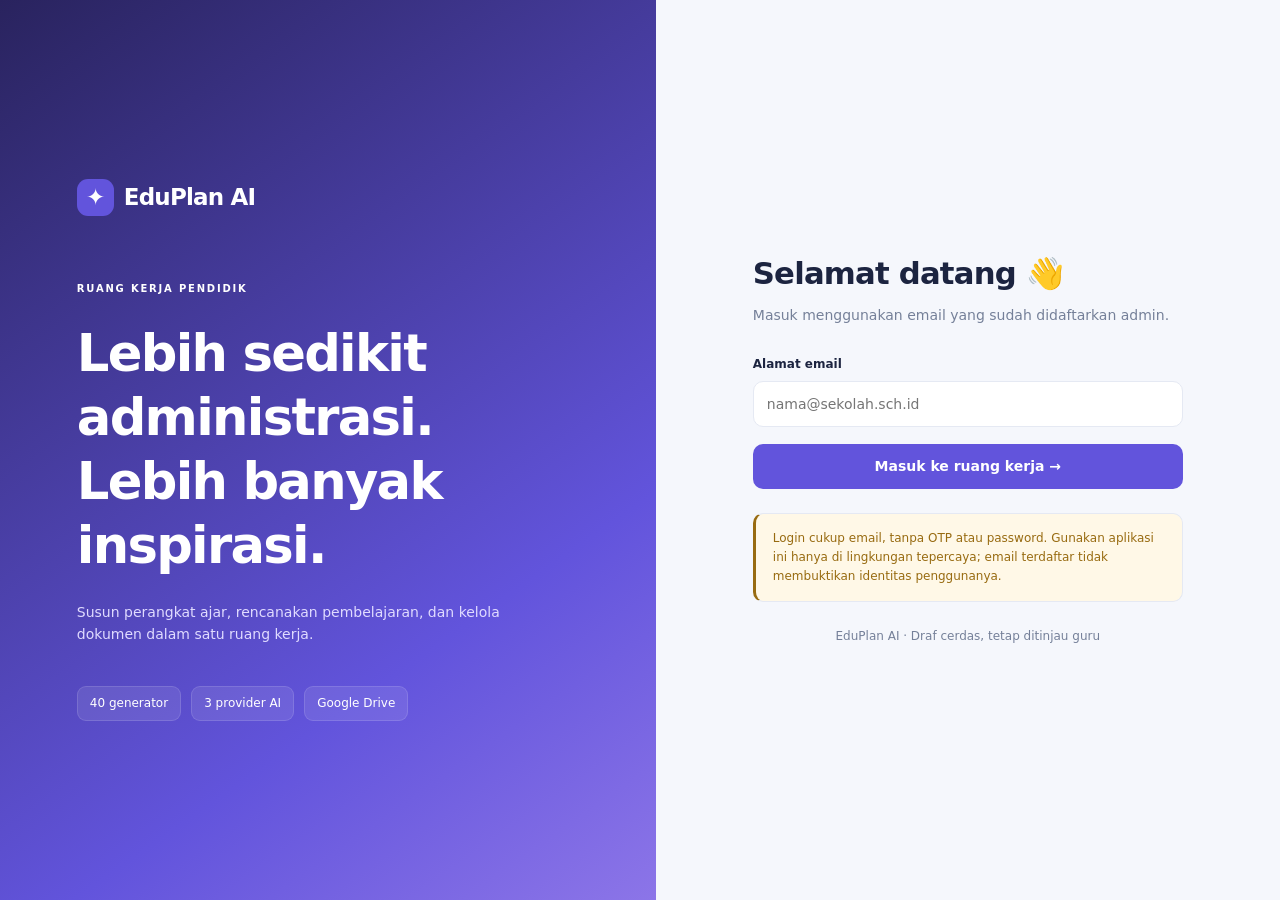
==== index.html @ 5e711595 "Add files via upload" ====
<!doctype html>
<html lang="id">
<head>
  <meta charset="utf-8">
  <meta name="viewport" content="width=device-width, initial-scale=1">
  <meta name="theme-color" content="#6254dc">
  <meta name="description" content="EduPlan AI — ruang kerja perangkat ajar guru.">
  <meta name="referrer" content="strict-origin-when-cross-origin">
  <title>EduPlan AI | Ruang Kerja Guru</title>
<link rel="stylesheet" href="./style.css">
<link rel="stylesheet" href="./notification-ui.css">
<script src="./app.js" defer></script>
<script src="./notification-ui.js" defer></script>
</head>
<body>
  <a class="skip-link" href="#content">Lewati ke konten</a>
  <div id="app"></div>

  <div id="toast" class="toast" role="status" aria-live="polite" hidden></div>

  <div id="loading" class="loading" role="status" aria-live="polite" hidden>
    <div class="loading-card">
      <div class="spinner" aria-hidden="true"></div>
      <p id="loading-message">Memproses...</p>
      <small class="muted">Mohon tunggu dan jangan mengirim ulang permintaan.</small>
    </div>
  </div>

  <noscript>
    <div class="notice">Aktifkan JavaScript untuk menggunakan EduPlan AI.</div>
  </noscript>
</body>
</html>
---- style.css ----
/* ============================================================
   EDUPLAN AI — Stylesheet
   01 Tokens   02 Base   03 Forms   04 Components   05 Layout
   06 Login    07 Content   08 Feedback   09 Responsive
   ============================================================ */

/* 01. Design tokens */
:root {
  color-scheme: light;
  --bg: #f5f7fc;
  --surface: #ffffff;
  --surface-alt: #f9faff;
  --text: #1c2440;
  --muted: #758099;
  --line: #e5e9f3;
  --primary: #6254dc;
  --primary-hover: #5144c7;
  --primary-soft: #eeebff;
  --success: #16855e;
  --success-soft: #e7f6ef;
  --danger: #c63e5c;
  --danger-soft: #ffedf1;
  --warning: #986b11;
  --warning-soft: #fff8e7;
  --radius: 18px;
  --shadow: 0 8px 30px rgba(32, 39, 81, .035);
  --sidebar: 258px;
}
[data-theme="dark"] {
  color-scheme: dark;
  --bg: #101523;
  --surface: #1a2134;
  --surface-alt: #20283c;
  --text: #edf0ff;
  --muted: #a0abc4;
  --line: #303a52;
  --primary: #a598ff;
  --primary-hover: #b9afff;
  --primary-soft: #322c53;
  --success: #6cddb0;
  --success-soft: #183b32;
  --danger: #ff9aad;
  --danger-soft: #492638;
  --warning: #f0c876;
  --warning-soft: #3c3426;
}

/* 02. Base */
* { box-sizing: border-box; }
[hidden] { display: none !important; }
body {
  margin: 0;
  background: var(--bg);
  color: var(--text);
  font: 14px/1.6 system-ui, -apple-system, BlinkMacSystemFont, "Segoe UI", sans-serif;
}
body.menu-open { overflow: hidden; }
a { color: var(--primary); }
button, input, textarea, select { font: inherit; }
button, a, input, select, textarea { -webkit-tap-highlight-color: transparent; }
button { cursor: pointer; }
button:disabled { cursor: not-allowed; opacity: .55; }
:focus-visible { outline: 3px solid var(--primary); outline-offset: 3px; }
h1, h2, h3, p { margin-top: 0; }
h1 { margin-bottom: 8px; font-size: clamp(24px, 2.4vw, 32px); line-height: 1.25; letter-spacing: -.8px; }
h2 { font-size: 18px; line-height: 1.4; }
h3 { font-size: 15px; }
p { margin-bottom: 16px; }
small { font-size: 12px; }
.muted { color: var(--muted); }
.mb-0 { margin-bottom: 0; }
.mb-20 { margin-bottom: 20px; }
.mt-20 { margin-top: 20px; }
.full { width: 100%; }
.skip-link { position: fixed; left: 12px; top: -100px; z-index: 200; padding: 12px; background: var(--surface); }
.skip-link:focus { top: 12px; }

/* 03. Forms */
.field { display: grid; gap: 7px; margin-bottom: 17px; min-width: 0; }
.field > span, .field > label { font-size: 12px; font-weight: 650; }
input, select, textarea {
  width: 100%;
  min-height: 44px;
  padding: 11px 13px;
  border: 1px solid var(--line);
  border-radius: 10px;
  color: var(--text);
  background: var(--surface);
}
input:focus, select:focus, textarea:focus { border-color: var(--primary); }
input:disabled { background: var(--surface-alt); color: var(--muted); }
textarea { min-height: 125px; resize: vertical; }
textarea.editor { min-height: 560px; line-height: 1.9; font-family: ui-monospace, monospace; }
.check { display: flex; align-items: center; gap: 9px; margin: 12px 0; font-size: 13px; }
.check input { width: 17px; min-height: 17px; height: 17px; accent-color: var(--primary); }
.form-grid { display: grid; grid-template-columns: 1fr 1fr; column-gap: 20px; }
.span-2 { grid-column: 1 / -1; }

/* 04. Components */
.btn {
  display: inline-flex;
  align-items: center;
  justify-content: center;
  gap: 8px;
  min-height: 42px;
  padding: 10px 16px;
  border: 1px solid transparent;
  border-radius: 10px;
  background: var(--primary-soft);
  color: var(--primary);
  font-weight: 600;
  text-decoration: none;
  transition: background .15s, transform .15s;
}
.btn:hover { transform: translateY(-1px); }
.btn-primary { background: var(--primary); color: #fff; }
[data-theme="dark"] .btn-primary { color: #1c183a; }
.btn-primary:hover { background: var(--primary-hover); }
.btn-outline { border-color: var(--line); background: var(--surface); color: var(--text); }
.btn-danger { background: var(--danger-soft); color: var(--danger); }
.btn-small { min-height: 34px; padding: 7px 11px; font-size: 12px; }
.btn-icon { min-width: 40px; padding: 8px; }
.card { padding: 24px; background: var(--surface); border: 1px solid var(--line); border-radius: var(--radius); box-shadow: var(--shadow); }
.stack { display: grid; gap: 20px; }
.grid { display: grid; grid-template-columns: repeat(3, minmax(0, 1fr)); gap: 18px; }
.row { display: flex; align-items: center; gap: 10px; flex-wrap: wrap; }
.between { justify-content: space-between; }
.badge { display: inline-flex; align-items: center; padding: 4px 9px; border-radius: 7px; background: var(--primary-soft); color: var(--primary); font-size: 11px; font-weight: 650; }
.badge-success { background: var(--success-soft); color: var(--success); }
.badge-danger { background: var(--danger-soft); color: var(--danger); }
.notice { padding: 15px 17px; border: 1px solid var(--line); border-left: 3px solid var(--warning); border-radius: 10px; background: var(--warning-soft); color: var(--warning); font-size: 13px; }
.empty { padding: 60px 20px; text-align: center; color: var(--muted); }
.empty-icon { font-size: 40px; margin-bottom: 12px; }
.section-title { margin-bottom: 18px; }

/* 05. App layout */
.sidebar { position: fixed; inset: 0 auto 0 0; z-index: 40; width: var(--sidebar); padding: 27px 17px 20px; overflow-y: auto; background: var(--surface); border-right: 1px solid var(--line); }
.brand { display: flex; align-items: center; gap: 10px; color: var(--text); font-size: 23px; font-weight: 800; letter-spacing: -.8px; }
.brand-mark { width: 37px; height: 37px; display: grid; place-items: center; background: var(--primary); color: white; border-radius: 11px; }
.brand-ai { color: var(--primary); }
.sidebar .brand { padding: 0 10px 24px; }
.nav-title { padding: 21px 13px 7px; font-size: 10px; letter-spacing: 1.5px; color: var(--muted); }
.nav-item { width: 100%; display: flex; align-items: center; gap: 11px; margin: 4px 0; padding: 11px 14px; border: none; border-radius: 10px; background: none; color: var(--muted); text-align: left; }
.nav-item:hover, .nav-item.active { background: var(--primary-soft); color: var(--primary); }
.nav-item.active { font-weight: 700; }
.nav-icon { width: 20px; text-align: center; font-size: 17px; }
.sidebar-footer { margin-top: 20px; padding: 13px; border: 1px solid var(--line); border-radius: 12px; font-size: 12px; color: var(--muted); }
.main { margin-left: var(--sidebar); padding: 25px 34px 50px; }
.topbar { display: flex; align-items: center; justify-content: space-between; gap: 15px; margin-bottom: 30px; }
.breadcrumb { font-size: 12px; color: var(--muted); }
.user-chip { display: flex; align-items: center; gap: 10px; }
.avatar { width: 36px; height: 36px; display: grid; place-items: center; background: var(--primary-soft); color: var(--primary); border-radius: 50%; font-weight: 700; }
.user-chip small { display: block; color: var(--muted); }
.content { max-width: 1450px; margin: 0 auto; }
.page-head { margin-bottom: 24px; }
.page-head p { color: var(--muted); margin-bottom: 0; }
.mobile-only { display: none; }
.backdrop { display: none; }

/* 06. Login */
.login { min-height: 100vh; display: grid; grid-template-columns: 1.05fr 1fr; }
.login-hero { display: flex; flex-direction: column; justify-content: center; padding: 70px clamp(30px, 6vw, 100px); background: linear-gradient(145deg, #29235e, #6254dc 70%, #8c75e8); color: white; }
.login-hero .brand { color: white; margin-bottom: 65px; }
.login-hero h1 { max-width: 600px; margin: 24px 0; font-size: clamp(32px, 4vw, 56px); letter-spacing: -1.7px; }
.login-hero p { max-width: 470px; color: #e0dbff; }
.login-points { display: flex; flex-wrap: wrap; gap: 10px; margin-top: 25px; }
.login-points span { padding: 7px 12px; background: #ffffff18; border: 1px solid #ffffff20; border-radius: 9px; font-size: 12px; }
.login-panel { display: flex; align-items: center; justify-content: center; padding: 32px; }
.login-box { width: 100%; max-width: 430px; }
.login-box h1 { margin-bottom: 12px; }
.login-box form { margin-top: 28px; }
.login-box .notice { margin-top: 24px; font-size: 12px; }
.login-footer { margin-top: 25px; color: var(--muted); text-align: center; font-size: 12px; }

/* 07. Page content */
.hero { position: relative; overflow: hidden; background: linear-gradient(110deg, #5142bc, #7f69e3); color: white; padding: 32px; border-radius: 20px; }
.hero h1 { margin-top: 12px; max-width: 750px; }
.hero p { color: #e6e0ff; max-width: 680px; }
.hero .btn { background: white; color: #5846c3; }
.eyebrow { font-size: 10px; letter-spacing: 1.8px; font-weight: 700; }
.stat-label { color: var(--muted); font-size: 12px; }
.stat-number { font-size: 32px; font-weight: 800; letter-spacing: -1px; margin-top: 10px; }
.tile { position: relative; width: 100%; color: var(--text); text-align: left; transition: transform .2s, border-color .2s; }
.tile:hover { transform: translateY(-3px); border-color: var(--primary); }
.tile-icon { display: grid; place-items: center; width: 43px; height: 43px; background: var(--primary-soft); color: var(--primary); border-radius: 13px; font-size: 23px; margin-bottom: 17px; }
.tile h2 { margin-bottom: 8px; }
.tile p { min-height: 42px; color: var(--muted); font-size: 13px; }
.tile-link { color: var(--primary); font-weight: 600; font-size: 12px; }
.toolbar { display: flex; align-items: center; gap: 12px; flex-wrap: wrap; }
.toolbar input { flex: 1; min-width: 180px; }
.toolbar select { width: auto; min-width: 160px; }
.table-wrap { overflow-x: auto; }
table { width: 100%; border-collapse: collapse; font-size: 13px; }
th, td { padding: 15px 12px; border-bottom: 1px solid var(--line); text-align: left; vertical-align: middle; }
th { font-weight: 600; color: var(--muted); background: var(--surface-alt); white-space: nowrap; font-size: 11px; }
tbody tr:last-child td { border-bottom: 0; }
.doc-title { min-width: 220px; max-width: 420px; overflow-wrap: anywhere; }
.nowrap { white-space: nowrap; }
.actions { display: flex; flex-wrap: wrap; gap: 6px; min-width: 150px; }
.pager { padding-top: 15px; }
.editor-title { font-size: 18px; font-weight: 650; }
.provider-grid { display: grid; grid-template-columns: repeat(3, minmax(0, 1fr)); gap: 18px; }
.help-list { padding-left: 22px; }
.help-list li { margin-bottom: 10px; }

/* 08. Feedback */
.toast { position: fixed; z-index: 110; bottom: 24px; right: 24px; max-width: min(540px, calc(100vw - 32px)); padding: 16px 20px; background: #202943; color: #fff; border-radius: 12px; box-shadow: 0 10px 35px #0002; white-space: pre-wrap; }
.toast.error { background: #8a2940; }
.loading { position: fixed; inset: 0; z-index: 100; display: grid; place-items: center; padding: 20px; background: #11172c70; backdrop-filter: blur(3px); }
.loading-card { max-width: 450px; background: var(--surface); border-radius: 18px; padding: 30px; text-align: center; }
.spinner { width: 34px; height: 34px; border-radius: 50%; border: 3px solid var(--line); border-top-color: var(--primary); animation: spin 1s linear infinite; margin: 0 auto 20px; }
@keyframes spin { to { transform: rotate(360deg); } }

/* 09. Responsive */
@media (min-width: 1600px) { .main { padding-left: 50px; padding-right: 50px; } }
@media (max-width: 1120px) {
  .grid, .provider-grid { grid-template-columns: repeat(2, minmax(0, 1fr)); }
  .main { padding: 24px; }
  :root { --sidebar: 235px; }
}
@media (max-width: 760px) {
  .mobile-only { display: inline-flex; }
  .sidebar { transform: translateX(-100%); transition: transform .2s; width: 258px; }
  body.menu-open .sidebar { transform: translateX(0); }
  body.menu-open .backdrop { display: block; position: fixed; inset: 0; background: #0c122566; z-index: 35; border: 0; }
  .main { margin-left: 0; padding: 18px 16px 35px; }
  .topbar { margin-bottom: 24px; }
  .user-chip .user-label { display: none; }
  .grid, .provider-grid, .form-grid { grid-template-columns: 1fr; }
  .card { padding: 19px; }
  .hero { padding: 24px; }
  .login { grid-template-columns: 1fr; }
  .login-hero { padding: 32px 26px; }
  .login-hero .brand { margin-bottom: 10px; }
  .login-hero h1 { font-size: 30px; margin: 18px 0; }
  .login-points { margin-top: 8px; }
  .login-panel { padding: 32px 23px; }
  .toolbar select { width: 100%; }
  .breadcrumb { max-width: 185px; overflow: hidden; white-space: nowrap; text-overflow: ellipsis; }
  textarea.editor { min-height: 440px; font-size: 13px; }
}
@media (prefers-reduced-motion: reduce) {
  *, *::before, *::after { transition: none !important; animation-duration: .01ms !important; }
}
---- notification-ui.css ----
/* EduPlan AI — Modern notifications. Load AFTER style.css. */
.edu-toast-stack {
  position: fixed; top: 22px; right: 22px; z-index: 1200;
  display: grid; gap: 12px; width: min(420px, calc(100vw - 32px));
  max-height: calc(100dvh - 44px); overflow-y: auto; pointer-events: none;
}
.edu-toast {
  --accent: #16855e;
  position: relative; display: grid; grid-template-columns: 38px 1fr 28px;
  gap: 12px; padding: 18px 16px 21px; overflow: hidden; pointer-events: auto;
  background: var(--surface, #fff); color: var(--text, #1c2440);
  border: 1px solid var(--line, #e5e9f3); border-left: 4px solid var(--accent);
  border-radius: 15px; box-shadow: 0 12px 40px #1724471f;
  animation: edu-toast-enter .23s ease both;
}
.edu-toast[data-type="error"] { --accent: #d34765; }
.edu-toast[data-type="info"] { --accent: #6254dc; }
.edu-toast[data-type="warning"] { --accent: #bc851d; }
.edu-toast-icon, .edu-dialog-icon {
  display: grid; place-items: center; width: 38px; height: 38px;
  border-radius: 12px; background: var(--primary-soft, #eeebff);
  color: var(--accent, #6254dc); font-size: 20px; font-weight: 700;
}
.edu-toast-title { margin: 0 0 3px; font-size: 14px; font-weight: 750; }
.edu-toast-message { margin: 0; font-size: 13px; line-height: 1.65; overflow-wrap: anywhere; white-space: pre-wrap; color: var(--muted, #758099); }
.edu-icon-button { display: grid; place-items: center; width: 28px; height: 28px; padding: 0; border: 0; border-radius: 8px; background: transparent; color: var(--muted, #758099); font: inherit; font-size: 20px; cursor: pointer; }
.edu-icon-button:hover { background: var(--primary-soft, #eeebff); }
.edu-toast-progress { position: absolute; left: 0; right: 0; bottom: 0; height: 3px; background: var(--accent); transform-origin: left; animation: edu-toast-progress var(--duration, 6000ms) linear forwards; }
.edu-toast:hover .edu-toast-progress { animation-play-state: paused; }
.edu-dialog {
  width: min(460px, calc(100vw - 32px)); max-height: calc(100dvh - 40px);
  margin: auto; padding: 0; overflow-y: auto; border: 1px solid var(--line, #e5e9f3);
  border-radius: 22px; background: var(--surface, #fff); color: var(--text, #1c2440);
  box-shadow: 0 30px 100px #10172c44;
}
.edu-dialog::backdrop { background: #0f173373; backdrop-filter: blur(5px); }
.edu-dialog[open] { animation: edu-dialog-enter .2s ease both; }
.edu-dialog-body { padding: 27px 27px 22px; }
.edu-dialog-top { display: flex; align-items: flex-start; justify-content: space-between; margin-bottom: 19px; }
.edu-dialog-icon { width: 48px; height: 48px; font-size: 24px; border-radius: 15px; }
.edu-dialog[data-danger="true"] .edu-dialog-icon { background: var(--danger-soft, #ffedf1); color: var(--danger, #c63e5c); }
.edu-dialog h2 { margin: 0 0 10px; font: 750 21px/1.35 system-ui, sans-serif; letter-spacing: -.4px; }
.edu-dialog p { margin: 0; color: var(--muted, #758099); font-size: 14px; line-height: 1.8; white-space: pre-wrap; overflow-wrap: anywhere; }
.edu-dialog-footer { display: flex; justify-content: flex-end; gap: 10px; padding: 18px 27px; background: var(--surface-alt, #f9faff); border-top: 1px solid var(--line, #e5e9f3); }
.edu-dialog-button { min-height: 43px; padding: 10px 19px; border: 1px solid var(--line, #e5e9f3); border-radius: 11px; background: var(--surface, #fff); color: var(--text, #1c2440); font: 650 13px system-ui, sans-serif; cursor: pointer; }
.edu-dialog-button-primary { border-color: transparent; background: var(--primary, #6254dc); color: #fff; }
.edu-dialog[data-danger="true"] .edu-dialog-button-primary { background: #c63e5c; color: #fff; }
[data-theme="dark"] .edu-dialog:not([data-danger="true"]) .edu-dialog-button-primary { color: #201a42; }
.edu-dialog-button:focus-visible, .edu-icon-button:focus-visible { outline: 3px solid var(--primary, #6254dc); outline-offset: 3px; }
@keyframes edu-toast-enter { from { opacity: 0; transform: translateY(-12px); } to { opacity: 1; transform: translateY(0); } }
@keyframes edu-dialog-enter { from { opacity: 0; transform: translateY(12px) scale(.98); } to { opacity: 1; transform: translateY(0) scale(1); } }
@keyframes edu-toast-progress { from { transform: scaleX(1); } to { transform: scaleX(0); } }
@media (max-width: 600px) {
  .edu-toast-stack { top: 12px; right: 12px; width: calc(100vw - 24px); }
  .edu-dialog-body { padding: 23px; }
  .edu-dialog-footer { padding: 16px 23px; }
  .edu-dialog-button { flex: 1; }
}
@media (prefers-reduced-motion: reduce) {
  .edu-toast, .edu-dialog[open] { animation: none; }
}
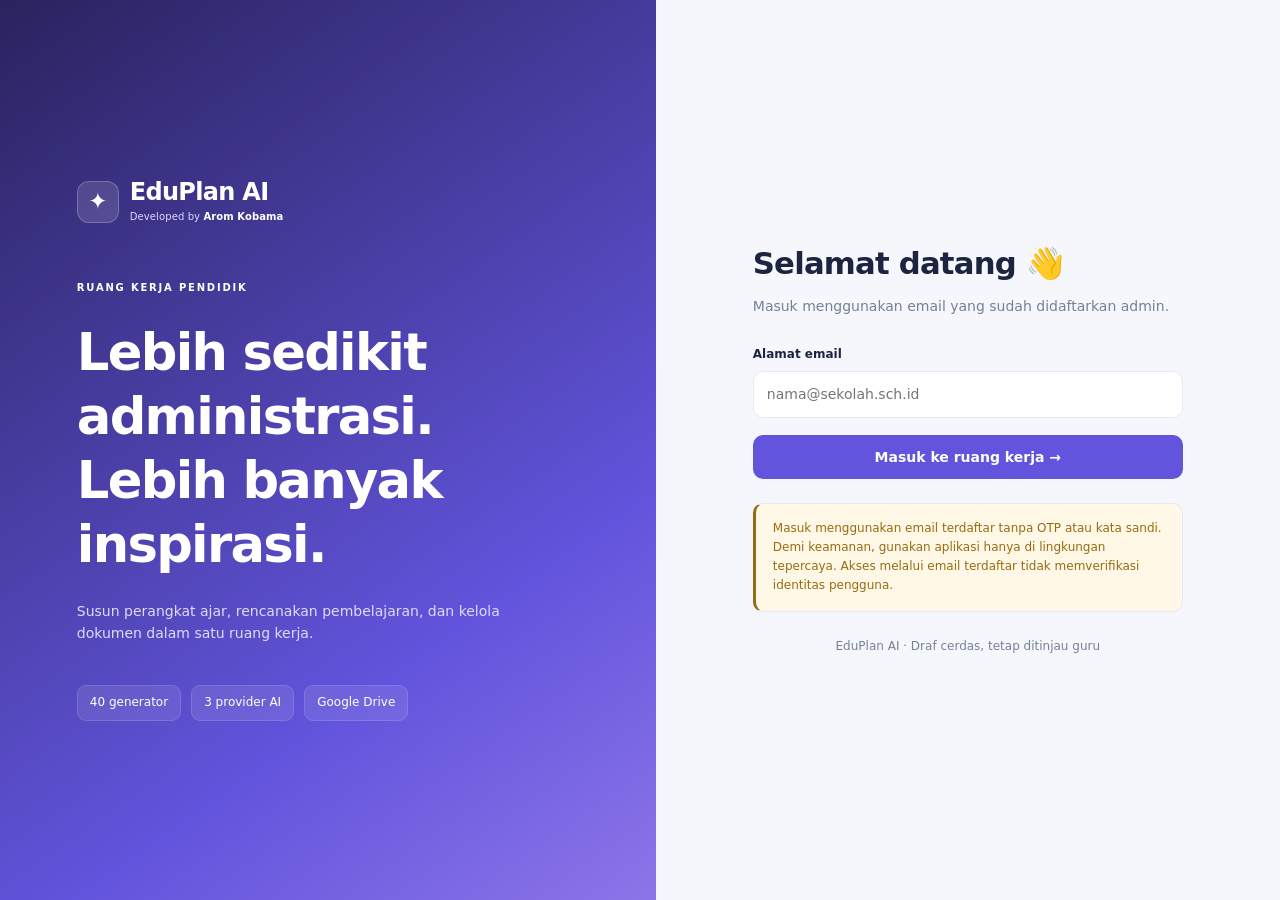
==== commit efb22020: "Add files via upload" ====
--- a/index.html
+++ b/index.html
@@ -6,18 +6,70 @@
   <meta name="theme-color" content="#6254dc">
   <meta name="description" content="EduPlan AI — ruang kerja perangkat ajar guru.">
   <meta name="referrer" content="strict-origin-when-cross-origin">
+  
+  
+ 
   <title>EduPlan AI | Ruang Kerja Guru</title>
+  
+  
+  
+<!-- =====================================================
+     PRATINJAU TAUTAN — WHATSAPP DAN MEDIA SOSIAL
+     ===================================================== -->
+
+<!-- Identitas situs -->
+<meta property="og:locale" content="id_ID">
+<meta property="og:type" content="website">
+<meta property="og:site_name" content="EduPlan AI">
+
+<!-- Judul dan deskripsi -->
+<meta property="og:title" content="EduPlan AI | Ruang Kerja Guru">
+<meta
+  property="og:description"
+  content="Lebih sedikit administrasi, lebih banyak inspirasi. Susun draf perangkat ajar, rencanakan pembelajaran, dan kelola dokumen dalam satu ruang kerja."
+>
+
+<!-- URL halaman: sesuaikan jika aplikasi berada di subfolder -->
+<meta property="og:url" content="https://moljeh.github.io/">
+
+<!-- Gambar pratinjau -->
+<meta property="og:image" content="https://moljeh.github.io/asset/logo.png">
+<meta property="og:image:type" content="image/png">
+<meta property="og:image:alt" content="Logo EduPlan AI">
+
+<!-- =====================================================
+     KARTU BERBAGI — X / TWITTER
+     ===================================================== -->
+
+<meta name="twitter:card" content="summary_large_image">
+<meta name="twitter:title" content="EduPlan AI | Ruang Kerja Guru">
+<meta
+  name="twitter:description"
+  content="Susun draf perangkat ajar, rencanakan pembelajaran, dan kelola dokumen dalam satu ruang kerja."
+>
+<meta name="twitter:image" content="https://moljeh.github.io/asset/logo.png">
+<meta name="twitter:image:alt" content="Logo EduPlan AI">
+
+<title>EduPlan AI | Ruang Kerja Guru</title>
+
+<!-- Favicon dari folder asset -->
+<link rel="icon" type="image/png" href="./asset/logo.png">
+
 <link rel="stylesheet" href="./style.css">
-<link rel="stylesheet" href="./notification-ui.css">
 <script src="./app.js" defer></script>
-<script src="./notification-ui.js" defer></script>
+
+
+  
+  
+  <!-- CSS aplikasi dan notifikasi telah digabung. -->
+  <link rel="stylesheet" href="./style.css">
+  <!-- Skrip aplikasi dan notifikasi telah digabung; tidak ada override terpisah. -->
+  <script src="./app.js" defer></script>
 </head>
 <body>
   <a class="skip-link" href="#content">Lewati ke konten</a>
   <div id="app"></div>
-
   <div id="toast" class="toast" role="status" aria-live="polite" hidden></div>
-
   <div id="loading" class="loading" role="status" aria-live="polite" hidden>
     <div class="loading-card">
       <div class="spinner" aria-hidden="true"></div>
@@ -25,7 +77,6 @@
       <small class="muted">Mohon tunggu dan jangan mengirim ulang permintaan.</small>
     </div>
   </div>
-
   <noscript>
     <div class="notice">Aktifkan JavaScript untuk menggunakan EduPlan AI.</div>
   </noscript>
--- a/style.css
+++ b/style.css
@@ -1,244 +1,1231 @@
 /* ============================================================
-   EDUPLAN AI — Stylesheet
-   01 Tokens   02 Base   03 Forms   04 Components   05 Layout
-   06 Login    07 Content   08 Feedback   09 Responsive
-   ============================================================ */
-
+EDUPLAN AI — Stylesheet asli, digabung tanpa desain ulang
+01 Tokens 02 Base 03 Forms 04 Components 05 Layout
+06 Login 07 Content 08 Feedback 09 Responsive
+10 Brand 11 Avatar 12 Login Brand 13 Reference 14 Notifications
+============================================================ */
 /* 01. Design tokens */
 :root {
-  color-scheme: light;
-  --bg: #f5f7fc;
-  --surface: #ffffff;
-  --surface-alt: #f9faff;
-  --text: #1c2440;
-  --muted: #758099;
-  --line: #e5e9f3;
-  --primary: #6254dc;
-  --primary-hover: #5144c7;
-  --primary-soft: #eeebff;
-  --success: #16855e;
-  --success-soft: #e7f6ef;
-  --danger: #c63e5c;
-  --danger-soft: #ffedf1;
-  --warning: #986b11;
-  --warning-soft: #fff8e7;
-  --radius: 18px;
-  --shadow: 0 8px 30px rgba(32, 39, 81, .035);
-  --sidebar: 258px;
+  color-scheme:light;
+  --bg:#f5f7fc;
+  --surface:#ffffff;
+  --surface-alt:#f9faff;
+  --text:#1c2440;
+  --muted:#758099;
+  --line:#e5e9f3;
+  --primary:#6254dc;
+  --primary-hover:#5144c7;
+  --primary-soft:#eeebff;
+  --success:#16855e;
+  --success-soft:#e7f6ef;
+  --danger:#c63e5c;
+  --danger-soft:#ffedf1;
+  --warning:#986b11;
+  --warning-soft:#fff8e7;
+  --radius:18px;
+  --shadow:0 8px 30px rgba(32,39,81,.035);
+  --sidebar:258px;
 }
 [data-theme="dark"] {
-  color-scheme: dark;
-  --bg: #101523;
-  --surface: #1a2134;
-  --surface-alt: #20283c;
-  --text: #edf0ff;
-  --muted: #a0abc4;
-  --line: #303a52;
-  --primary: #a598ff;
-  --primary-hover: #b9afff;
-  --primary-soft: #322c53;
-  --success: #6cddb0;
-  --success-soft: #183b32;
-  --danger: #ff9aad;
-  --danger-soft: #492638;
-  --warning: #f0c876;
-  --warning-soft: #3c3426;
-}
-
+  color-scheme:dark;
+  --bg:#101523;
+  --surface:#1a2134;
+  --surface-alt:#20283c;
+  --text:#edf0ff;
+  --muted:#a0abc4;
+  --line:#303a52;
+  --primary:#a598ff;
+  --primary-hover:#b9afff;
+  --primary-soft:#322c53;
+  --success:#6cddb0;
+  --success-soft:#183b32;
+  --danger:#ff9aad;
+  --danger-soft:#492638;
+  --warning:#f0c876;
+  --warning-soft:#3c3426;
+}
 /* 02. Base */
-* { box-sizing: border-box; }
-[hidden] { display: none !important; }
+* {
+  box-sizing:border-box;
+}
+[hidden] {
+  display:none !important;
+}
 body {
-  margin: 0;
-  background: var(--bg);
-  color: var(--text);
-  font: 14px/1.6 system-ui, -apple-system, BlinkMacSystemFont, "Segoe UI", sans-serif;
-}
-body.menu-open { overflow: hidden; }
-a { color: var(--primary); }
-button, input, textarea, select { font: inherit; }
-button, a, input, select, textarea { -webkit-tap-highlight-color: transparent; }
-button { cursor: pointer; }
-button:disabled { cursor: not-allowed; opacity: .55; }
-:focus-visible { outline: 3px solid var(--primary); outline-offset: 3px; }
-h1, h2, h3, p { margin-top: 0; }
-h1 { margin-bottom: 8px; font-size: clamp(24px, 2.4vw, 32px); line-height: 1.25; letter-spacing: -.8px; }
-h2 { font-size: 18px; line-height: 1.4; }
-h3 { font-size: 15px; }
-p { margin-bottom: 16px; }
-small { font-size: 12px; }
-.muted { color: var(--muted); }
-.mb-0 { margin-bottom: 0; }
-.mb-20 { margin-bottom: 20px; }
-.mt-20 { margin-top: 20px; }
-.full { width: 100%; }
-.skip-link { position: fixed; left: 12px; top: -100px; z-index: 200; padding: 12px; background: var(--surface); }
-.skip-link:focus { top: 12px; }
-
+  margin:0;
+  background:var(--bg);
+  color:var(--text);
+  font:14px/1.6 system-ui,-apple-system,BlinkMacSystemFont,"Segoe UI",sans-serif;
+}
+body.menu-open {
+  overflow:hidden;
+}
+a {
+  color:var(--primary);
+}
+button,input,textarea,select {
+  font:inherit;
+}
+button,a,input,select,textarea {
+  -webkit-tap-highlight-color:transparent;
+}
+button {
+  cursor:pointer;
+}
+button:disabled {
+  cursor:not-allowed;
+  opacity:.55;
+}
+:focus-visible {
+  outline:3px solid var(--primary);
+  outline-offset:3px;
+}
+h1,h2,h3,p {
+  margin-top:0;
+}
+h1 {
+  margin-bottom:8px;
+  font-size:clamp(24px,2.4vw,32px);
+  line-height:1.25;
+  letter-spacing:-.8px;
+}
+h2 {
+  font-size:18px;
+  line-height:1.4;
+}
+h3 {
+  font-size:15px;
+}
+p {
+  margin-bottom:16px;
+}
+small {
+  font-size:12px;
+}
+.muted {
+  color:var(--muted);
+}
+.mb-0 {
+  margin-bottom:0;
+}
+.mb-20 {
+  margin-bottom:20px;
+}
+.mt-20 {
+  margin-top:20px;
+}
+.full {
+  width:100%;
+}
+.skip-link {
+  position:fixed;
+  left:12px;
+  top:-100px;
+  z-index:200;
+  padding:12px;
+  background:var(--surface);
+}
+.skip-link:focus {
+  top:12px;
+}
 /* 03. Forms */
-.field { display: grid; gap: 7px; margin-bottom: 17px; min-width: 0; }
-.field > span, .field > label { font-size: 12px; font-weight: 650; }
-input, select, textarea {
-  width: 100%;
-  min-height: 44px;
-  padding: 11px 13px;
-  border: 1px solid var(--line);
-  border-radius: 10px;
-  color: var(--text);
-  background: var(--surface);
-}
-input:focus, select:focus, textarea:focus { border-color: var(--primary); }
-input:disabled { background: var(--surface-alt); color: var(--muted); }
-textarea { min-height: 125px; resize: vertical; }
-textarea.editor { min-height: 560px; line-height: 1.9; font-family: ui-monospace, monospace; }
-.check { display: flex; align-items: center; gap: 9px; margin: 12px 0; font-size: 13px; }
-.check input { width: 17px; min-height: 17px; height: 17px; accent-color: var(--primary); }
-.form-grid { display: grid; grid-template-columns: 1fr 1fr; column-gap: 20px; }
-.span-2 { grid-column: 1 / -1; }
-
+.field {
+  display:grid;
+  gap:7px;
+  margin-bottom:17px;
+  min-width:0;
+}
+.field>span,.field>label {
+  font-size:12px;
+  font-weight:650;
+}
+input,select,textarea {
+  width:100%;
+  min-height:44px;
+  padding:11px 13px;
+  border:1px solid var(--line);
+  border-radius:10px;
+  color:var(--text);
+  background:var(--surface);
+}
+input:focus,select:focus,textarea:focus {
+  border-color:var(--primary);
+}
+input:disabled {
+  background:var(--surface-alt);
+  color:var(--muted);
+}
+textarea {
+  min-height:125px;
+  resize:vertical;
+}
+textarea.editor {
+  min-height:560px;
+  line-height:1.9;
+  font-family:ui-monospace,monospace;
+}
+.check {
+  display:flex;
+  align-items:center;
+  gap:9px;
+  margin:12px 0;
+  font-size:13px;
+}
+.check input {
+  width:17px;
+  min-height:17px;
+  height:17px;
+  accent-color:var(--primary);
+}
+.form-grid {
+  display:grid;
+  grid-template-columns:1fr 1fr;
+  column-gap:20px;
+}
+.span-2 {
+  grid-column:1/-1;
+}
 /* 04. Components */
 .btn {
-  display: inline-flex;
-  align-items: center;
-  justify-content: center;
-  gap: 8px;
-  min-height: 42px;
-  padding: 10px 16px;
-  border: 1px solid transparent;
-  border-radius: 10px;
-  background: var(--primary-soft);
-  color: var(--primary);
-  font-weight: 600;
-  text-decoration: none;
-  transition: background .15s, transform .15s;
-}
-.btn:hover { transform: translateY(-1px); }
-.btn-primary { background: var(--primary); color: #fff; }
-[data-theme="dark"] .btn-primary { color: #1c183a; }
-.btn-primary:hover { background: var(--primary-hover); }
-.btn-outline { border-color: var(--line); background: var(--surface); color: var(--text); }
-.btn-danger { background: var(--danger-soft); color: var(--danger); }
-.btn-small { min-height: 34px; padding: 7px 11px; font-size: 12px; }
-.btn-icon { min-width: 40px; padding: 8px; }
-.card { padding: 24px; background: var(--surface); border: 1px solid var(--line); border-radius: var(--radius); box-shadow: var(--shadow); }
-.stack { display: grid; gap: 20px; }
-.grid { display: grid; grid-template-columns: repeat(3, minmax(0, 1fr)); gap: 18px; }
-.row { display: flex; align-items: center; gap: 10px; flex-wrap: wrap; }
-.between { justify-content: space-between; }
-.badge { display: inline-flex; align-items: center; padding: 4px 9px; border-radius: 7px; background: var(--primary-soft); color: var(--primary); font-size: 11px; font-weight: 650; }
-.badge-success { background: var(--success-soft); color: var(--success); }
-.badge-danger { background: var(--danger-soft); color: var(--danger); }
-.notice { padding: 15px 17px; border: 1px solid var(--line); border-left: 3px solid var(--warning); border-radius: 10px; background: var(--warning-soft); color: var(--warning); font-size: 13px; }
-.empty { padding: 60px 20px; text-align: center; color: var(--muted); }
-.empty-icon { font-size: 40px; margin-bottom: 12px; }
-.section-title { margin-bottom: 18px; }
-
+  display:inline-flex;
+  align-items:center;
+  justify-content:center;
+  gap:8px;
+  min-height:42px;
+  padding:10px 16px;
+  border:1px solid transparent;
+  border-radius:10px;
+  background:var(--primary-soft);
+  color:var(--primary);
+  font-weight:600;
+  text-decoration:none;
+  transition:background .15s,transform .15s;
+}
+.btn:hover {
+  transform:translateY(-1px);
+}
+.btn-primary {
+  background:var(--primary);
+  color:#fff;
+}
+[data-theme="dark"] .btn-primary {
+  color:#1c183a;
+}
+.btn-primary:hover {
+  background:var(--primary-hover);
+}
+.btn-outline {
+  border-color:var(--line);
+  background:var(--surface);
+  color:var(--text);
+}
+.btn-danger {
+  background:var(--danger-soft);
+  color:var(--danger);
+}
+.btn-small {
+  min-height:34px;
+  padding:7px 11px;
+  font-size:12px;
+}
+.btn-icon {
+  min-width:40px;
+  padding:8px;
+}
+.card {
+  padding:24px;
+  background:var(--surface);
+  border:1px solid var(--line);
+  border-radius:var(--radius);
+  box-shadow:var(--shadow);
+}
+.stack {
+  display:grid;
+  gap:20px;
+}
+.grid {
+  display:grid;
+  grid-template-columns:repeat(3,minmax(0,1fr));
+  gap:18px;
+}
+.row {
+  display:flex;
+  align-items:center;
+  gap:10px;
+  flex-wrap:wrap;
+}
+.between {
+  justify-content:space-between;
+}
+.badge {
+  display:inline-flex;
+  align-items:center;
+  padding:4px 9px;
+  border-radius:7px;
+  background:var(--primary-soft);
+  color:var(--primary);
+  font-size:11px;
+  font-weight:650;
+}
+.badge-success {
+  background:var(--success-soft);
+  color:var(--success);
+}
+.badge-danger {
+  background:var(--danger-soft);
+  color:var(--danger);
+}
+.notice {
+  padding:15px 17px;
+  border:1px solid var(--line);
+  border-left:3px solid var(--warning);
+  border-radius:10px;
+  background:var(--warning-soft);
+  color:var(--warning);
+  font-size:13px;
+}
+.empty {
+  padding:60px 20px;
+  text-align:center;
+  color:var(--muted);
+}
+.empty-icon {
+  font-size:40px;
+  margin-bottom:12px;
+}
+.section-title {
+  margin-bottom:18px;
+}
 /* 05. App layout */
-.sidebar { position: fixed; inset: 0 auto 0 0; z-index: 40; width: var(--sidebar); padding: 27px 17px 20px; overflow-y: auto; background: var(--surface); border-right: 1px solid var(--line); }
-.brand { display: flex; align-items: center; gap: 10px; color: var(--text); font-size: 23px; font-weight: 800; letter-spacing: -.8px; }
-.brand-mark { width: 37px; height: 37px; display: grid; place-items: center; background: var(--primary); color: white; border-radius: 11px; }
-.brand-ai { color: var(--primary); }
-.sidebar .brand { padding: 0 10px 24px; }
-.nav-title { padding: 21px 13px 7px; font-size: 10px; letter-spacing: 1.5px; color: var(--muted); }
-.nav-item { width: 100%; display: flex; align-items: center; gap: 11px; margin: 4px 0; padding: 11px 14px; border: none; border-radius: 10px; background: none; color: var(--muted); text-align: left; }
-.nav-item:hover, .nav-item.active { background: var(--primary-soft); color: var(--primary); }
-.nav-item.active { font-weight: 700; }
-.nav-icon { width: 20px; text-align: center; font-size: 17px; }
-.sidebar-footer { margin-top: 20px; padding: 13px; border: 1px solid var(--line); border-radius: 12px; font-size: 12px; color: var(--muted); }
-.main { margin-left: var(--sidebar); padding: 25px 34px 50px; }
-.topbar { display: flex; align-items: center; justify-content: space-between; gap: 15px; margin-bottom: 30px; }
-.breadcrumb { font-size: 12px; color: var(--muted); }
-.user-chip { display: flex; align-items: center; gap: 10px; }
-.avatar { width: 36px; height: 36px; display: grid; place-items: center; background: var(--primary-soft); color: var(--primary); border-radius: 50%; font-weight: 700; }
-.user-chip small { display: block; color: var(--muted); }
-.content { max-width: 1450px; margin: 0 auto; }
-.page-head { margin-bottom: 24px; }
-.page-head p { color: var(--muted); margin-bottom: 0; }
-.mobile-only { display: none; }
-.backdrop { display: none; }
-
+.sidebar {
+  position:fixed;
+  inset:0 auto 0 0;
+  z-index:40;
+  width:var(--sidebar);
+  padding:27px 17px 20px;
+  overflow-y:auto;
+  background:var(--surface);
+  border-right:1px solid var(--line);
+}
+.brand {
+  display:flex;
+  align-items:center;
+  gap:10px;
+  color:var(--text);
+  font-size:23px;
+  font-weight:800;
+  letter-spacing:-.8px;
+}
+.brand-mark {
+  width:37px;
+  height:37px;
+  display:grid;
+  place-items:center;
+  background:var(--primary);
+  color:white;
+  border-radius:11px;
+}
+.brand-ai {
+  color:var(--primary);
+}
+.sidebar .brand {
+  padding:0 10px 24px;
+}
+.nav-title {
+  padding:21px 13px 7px;
+  font-size:10px;
+  letter-spacing:1.5px;
+  color:var(--muted);
+}
+.nav-item {
+  width:100%;
+  display:flex;
+  align-items:center;
+  gap:11px;
+  margin:4px 0;
+  padding:11px 14px;
+  border:none;
+  border-radius:10px;
+  background:none;
+  color:var(--muted);
+  text-align:left;
+}
+.nav-item:hover,.nav-item.active {
+  background:var(--primary-soft);
+  color:var(--primary);
+}
+.nav-item.active {
+  font-weight:700;
+}
+.nav-icon {
+  width:20px;
+  text-align:center;
+  font-size:17px;
+}
+.sidebar-footer {
+  margin-top:20px;
+  padding:13px;
+  border:1px solid var(--line);
+  border-radius:12px;
+  font-size:12px;
+  color:var(--muted);
+}
+.main {
+  margin-left:var(--sidebar);
+  padding:25px 34px 50px;
+}
+.topbar {
+  display:flex;
+  align-items:center;
+  justify-content:space-between;
+  gap:15px;
+  margin-bottom:30px;
+}
+.breadcrumb {
+  font-size:12px;
+  color:var(--muted);
+}
+.user-chip {
+  display:flex;
+  align-items:center;
+  gap:10px;
+}
+.avatar {
+  width:36px;
+  height:36px;
+  display:grid;
+  place-items:center;
+  background:var(--primary-soft);
+  color:var(--primary);
+  border-radius:50%;
+  font-weight:700;
+}
+.user-chip small {
+  display:block;
+  color:var(--muted);
+}
+.content {
+  max-width:1450px;
+  margin:0 auto;
+}
+.page-head {
+  margin-bottom:24px;
+}
+.page-head p {
+  color:var(--muted);
+  margin-bottom:0;
+}
+.mobile-only {
+  display:none;
+}
+.backdrop {
+  display:none;
+}
 /* 06. Login */
-.login { min-height: 100vh; display: grid; grid-template-columns: 1.05fr 1fr; }
-.login-hero { display: flex; flex-direction: column; justify-content: center; padding: 70px clamp(30px, 6vw, 100px); background: linear-gradient(145deg, #29235e, #6254dc 70%, #8c75e8); color: white; }
-.login-hero .brand { color: white; margin-bottom: 65px; }
-.login-hero h1 { max-width: 600px; margin: 24px 0; font-size: clamp(32px, 4vw, 56px); letter-spacing: -1.7px; }
-.login-hero p { max-width: 470px; color: #e0dbff; }
-.login-points { display: flex; flex-wrap: wrap; gap: 10px; margin-top: 25px; }
-.login-points span { padding: 7px 12px; background: #ffffff18; border: 1px solid #ffffff20; border-radius: 9px; font-size: 12px; }
-.login-panel { display: flex; align-items: center; justify-content: center; padding: 32px; }
-.login-box { width: 100%; max-width: 430px; }
-.login-box h1 { margin-bottom: 12px; }
-.login-box form { margin-top: 28px; }
-.login-box .notice { margin-top: 24px; font-size: 12px; }
-.login-footer { margin-top: 25px; color: var(--muted); text-align: center; font-size: 12px; }
-
+.login {
+  min-height:100vh;
+  display:grid;
+  grid-template-columns:1.05fr 1fr;
+}
+.login-hero {
+  display:flex;
+  flex-direction:column;
+  justify-content:center;
+  padding:70px clamp(30px,6vw,100px);
+  background:linear-gradient(145deg,#29235e,#6254dc 70%,#8c75e8);
+  color:white;
+}
+.login-hero .brand {
+  color:white;
+  margin-bottom:65px;
+}
+.login-hero h1 {
+  max-width:600px;
+  margin:24px 0;
+  font-size:clamp(32px,4vw,56px);
+  letter-spacing:-1.7px;
+}
+.login-hero p {
+  max-width:470px;
+  color:#e0dbff;
+}
+.login-points {
+  display:flex;
+  flex-wrap:wrap;
+  gap:10px;
+  margin-top:25px;
+}
+.login-points span {
+  padding:7px 12px;
+  background:#ffffff18;
+  border:1px solid #ffffff20;
+  border-radius:9px;
+  font-size:12px;
+}
+.login-panel {
+  display:flex;
+  align-items:center;
+  justify-content:center;
+  padding:32px;
+}
+.login-box {
+  width:100%;
+  max-width:430px;
+}
+.login-box h1 {
+  margin-bottom:12px;
+}
+.login-box form {
+  margin-top:28px;
+}
+.login-box .notice {
+  margin-top:24px;
+  font-size:12px;
+}
+.login-footer {
+  margin-top:25px;
+  color:var(--muted);
+  text-align:center;
+  font-size:12px;
+}
 /* 07. Page content */
-.hero { position: relative; overflow: hidden; background: linear-gradient(110deg, #5142bc, #7f69e3); color: white; padding: 32px; border-radius: 20px; }
-.hero h1 { margin-top: 12px; max-width: 750px; }
-.hero p { color: #e6e0ff; max-width: 680px; }
-.hero .btn { background: white; color: #5846c3; }
-.eyebrow { font-size: 10px; letter-spacing: 1.8px; font-weight: 700; }
-.stat-label { color: var(--muted); font-size: 12px; }
-.stat-number { font-size: 32px; font-weight: 800; letter-spacing: -1px; margin-top: 10px; }
-.tile { position: relative; width: 100%; color: var(--text); text-align: left; transition: transform .2s, border-color .2s; }
-.tile:hover { transform: translateY(-3px); border-color: var(--primary); }
-.tile-icon { display: grid; place-items: center; width: 43px; height: 43px; background: var(--primary-soft); color: var(--primary); border-radius: 13px; font-size: 23px; margin-bottom: 17px; }
-.tile h2 { margin-bottom: 8px; }
-.tile p { min-height: 42px; color: var(--muted); font-size: 13px; }
-.tile-link { color: var(--primary); font-weight: 600; font-size: 12px; }
-.toolbar { display: flex; align-items: center; gap: 12px; flex-wrap: wrap; }
-.toolbar input { flex: 1; min-width: 180px; }
-.toolbar select { width: auto; min-width: 160px; }
-.table-wrap { overflow-x: auto; }
-table { width: 100%; border-collapse: collapse; font-size: 13px; }
-th, td { padding: 15px 12px; border-bottom: 1px solid var(--line); text-align: left; vertical-align: middle; }
-th { font-weight: 600; color: var(--muted); background: var(--surface-alt); white-space: nowrap; font-size: 11px; }
-tbody tr:last-child td { border-bottom: 0; }
-.doc-title { min-width: 220px; max-width: 420px; overflow-wrap: anywhere; }
-.nowrap { white-space: nowrap; }
-.actions { display: flex; flex-wrap: wrap; gap: 6px; min-width: 150px; }
-.pager { padding-top: 15px; }
-.editor-title { font-size: 18px; font-weight: 650; }
-.provider-grid { display: grid; grid-template-columns: repeat(3, minmax(0, 1fr)); gap: 18px; }
-.help-list { padding-left: 22px; }
-.help-list li { margin-bottom: 10px; }
-
+.hero {
+  position:relative;
+  overflow:hidden;
+  background:linear-gradient(110deg,#5142bc,#7f69e3);
+  color:white;
+  padding:32px;
+  border-radius:20px;
+}
+.hero h1 {
+  margin-top:12px;
+  max-width:750px;
+}
+.hero p {
+  color:#e6e0ff;
+  max-width:680px;
+}
+.hero .btn {
+  background:white;
+  color:#5846c3;
+}
+.eyebrow {
+  font-size:10px;
+  letter-spacing:1.8px;
+  font-weight:700;
+}
+.stat-label {
+  color:var(--muted);
+  font-size:12px;
+}
+.stat-number {
+  font-size:32px;
+  font-weight:800;
+  letter-spacing:-1px;
+  margin-top:10px;
+}
+.tile {
+  position:relative;
+  width:100%;
+  color:var(--text);
+  text-align:left;
+  transition:transform .2s,border-color .2s;
+}
+.tile:hover {
+  transform:translateY(-3px);
+  border-color:var(--primary);
+}
+.tile-icon {
+  display:grid;
+  place-items:center;
+  width:43px;
+  height:43px;
+  background:var(--primary-soft);
+  color:var(--primary);
+  border-radius:13px;
+  font-size:23px;
+  margin-bottom:17px;
+}
+.tile h2 {
+  margin-bottom:8px;
+}
+.tile p {
+  min-height:42px;
+  color:var(--muted);
+  font-size:13px;
+}
+.tile-link {
+  color:var(--primary);
+  font-weight:600;
+  font-size:12px;
+}
+.toolbar {
+  display:flex;
+  align-items:center;
+  gap:12px;
+  flex-wrap:wrap;
+}
+.toolbar input {
+  flex:1;
+  min-width:180px;
+}
+.toolbar select {
+  width:auto;
+  min-width:160px;
+}
+.table-wrap {
+  overflow-x:auto;
+}
+table {
+  width:100%;
+  border-collapse:collapse;
+  font-size:13px;
+}
+th,td {
+  padding:15px 12px;
+  border-bottom:1px solid var(--line);
+  text-align:left;
+  vertical-align:middle;
+}
+th {
+  font-weight:600;
+  color:var(--muted);
+  background:var(--surface-alt);
+  white-space:nowrap;
+  font-size:11px;
+}
+tbody tr:last-child td {
+  border-bottom:0;
+}
+.doc-title {
+  min-width:220px;
+  max-width:420px;
+  overflow-wrap:anywhere;
+}
+.nowrap {
+  white-space:nowrap;
+}
+.actions {
+  display:flex;
+  flex-wrap:wrap;
+  gap:6px;
+  min-width:150px;
+}
+.pager {
+  padding-top:15px;
+}
+.editor-title {
+  font-size:18px;
+  font-weight:650;
+}
+.provider-grid {
+  display:grid;
+  grid-template-columns:repeat(3,minmax(0,1fr));
+  gap:18px;
+}
+.help-list {
+  padding-left:22px;
+}
+.help-list li {
+  margin-bottom:10px;
+}
 /* 08. Feedback */
-.toast { position: fixed; z-index: 110; bottom: 24px; right: 24px; max-width: min(540px, calc(100vw - 32px)); padding: 16px 20px; background: #202943; color: #fff; border-radius: 12px; box-shadow: 0 10px 35px #0002; white-space: pre-wrap; }
-.toast.error { background: #8a2940; }
-.loading { position: fixed; inset: 0; z-index: 100; display: grid; place-items: center; padding: 20px; background: #11172c70; backdrop-filter: blur(3px); }
-.loading-card { max-width: 450px; background: var(--surface); border-radius: 18px; padding: 30px; text-align: center; }
-.spinner { width: 34px; height: 34px; border-radius: 50%; border: 3px solid var(--line); border-top-color: var(--primary); animation: spin 1s linear infinite; margin: 0 auto 20px; }
-@keyframes spin { to { transform: rotate(360deg); } }
-
+.toast {
+  position:fixed;
+  z-index:110;
+  bottom:24px;
+  right:24px;
+  max-width:min(540px,calc(100vw - 32px));
+  padding:16px 20px;
+  background:#202943;
+  color:#fff;
+  border-radius:12px;
+  box-shadow:0 10px 35px #0002;
+  white-space:pre-wrap;
+}
+.toast.error {
+  background:#8a2940;
+}
+.loading {
+  position:fixed;
+  inset:0;
+  z-index:100;
+  display:grid;
+  place-items:center;
+  padding:20px;
+  background:#11172c70;
+  backdrop-filter:blur(3px);
+}
+.loading-card {
+  max-width:450px;
+  background:var(--surface);
+  border-radius:18px;
+  padding:30px;
+  text-align:center;
+}
+.spinner {
+  width:34px;
+  height:34px;
+  border-radius:50%;
+  border:3px solid var(--line);
+  border-top-color:var(--primary);
+  animation:spin 1s linear infinite;
+  margin:0 auto 20px;
+}
+@keyframes spin {
+  to {
+    transform:rotate(360deg);
+  }
+}
 /* 09. Responsive */
-@media (min-width: 1600px) { .main { padding-left: 50px; padding-right: 50px; } }
-@media (max-width: 1120px) {
-  .grid, .provider-grid { grid-template-columns: repeat(2, minmax(0, 1fr)); }
-  .main { padding: 24px; }
-  :root { --sidebar: 235px; }
-}
-@media (max-width: 760px) {
-  .mobile-only { display: inline-flex; }
-  .sidebar { transform: translateX(-100%); transition: transform .2s; width: 258px; }
-  body.menu-open .sidebar { transform: translateX(0); }
-  body.menu-open .backdrop { display: block; position: fixed; inset: 0; background: #0c122566; z-index: 35; border: 0; }
-  .main { margin-left: 0; padding: 18px 16px 35px; }
-  .topbar { margin-bottom: 24px; }
-  .user-chip .user-label { display: none; }
-  .grid, .provider-grid, .form-grid { grid-template-columns: 1fr; }
-  .card { padding: 19px; }
-  .hero { padding: 24px; }
-  .login { grid-template-columns: 1fr; }
-  .login-hero { padding: 32px 26px; }
-  .login-hero .brand { margin-bottom: 10px; }
-  .login-hero h1 { font-size: 30px; margin: 18px 0; }
-  .login-points { margin-top: 8px; }
-  .login-panel { padding: 32px 23px; }
-  .toolbar select { width: 100%; }
-  .breadcrumb { max-width: 185px; overflow: hidden; white-space: nowrap; text-overflow: ellipsis; }
-  textarea.editor { min-height: 440px; font-size: 13px; }
+@media(min-width:1600px) {
+  .main {
+    padding-left:50px;
+    padding-right:50px;
+  }
+}
+@media(max-width:1120px) {
+  .grid,.provider-grid {
+    grid-template-columns:repeat(2,minmax(0,1fr));
+  }
+  .main {
+    padding:24px;
+  }
+  :root {
+    --sidebar:235px;
+  }
+}
+@media(max-width:760px) {
+  .mobile-only {
+    display:inline-flex;
+  }
+  .sidebar {
+    transform:translateX(-100%);
+    transition:transform .2s;
+    width:258px;
+  }
+  body.menu-open .sidebar {
+    transform:translateX(0);
+  }
+  body.menu-open .backdrop {
+    display:block;
+    position:fixed;
+    inset:0;
+    background:#0c122566;
+    z-index:35;
+    border:0;
+  }
+  .main {
+    margin-left:0;
+    padding:18px 16px 35px;
+  }
+  .topbar {
+    margin-bottom:24px;
+  }
+  .user-chip .user-label {
+    display:none;
+  }
+  .grid,.provider-grid,.form-grid {
+    grid-template-columns:1fr;
+  }
+  .card {
+    padding:19px;
+  }
+  .hero {
+    padding:24px;
+  }
+  .login {
+    grid-template-columns:1fr;
+  }
+  .login-hero {
+    padding:32px 26px;
+  }
+  .login-hero .brand {
+    margin-bottom:10px;
+  }
+  .login-hero h1 {
+    font-size:30px;
+    margin:18px 0;
+  }
+  .login-points {
+    margin-top:8px;
+  }
+  .login-panel {
+    padding:32px 23px;
+  }
+  .toolbar select {
+    width:100%;
+  }
+  .breadcrumb {
+    max-width:185px;
+    overflow:hidden;
+    white-space:nowrap;
+    text-overflow:ellipsis;
+  }
+  textarea.editor {
+    min-height:440px;
+    font-size:13px;
+  }
+}
+@media(prefers-reduced-motion:reduce) {
+  *,*::before,*::after {
+    transition:none !important;
+    animation-duration:.01ms !important;
+  }
+}
+/* 10. Identitas aplikasi dan kredit pengembang */
+.sidebar .brand-block {
+  display:flex;
+  align-items:center;
+  gap:10px;
+  padding:0 10px 24px;
+}
+.sidebar .brand-block .brand-mark {
+  flex:0 0 auto;
+  width:38px;
+  height:38px;
+  display:grid;
+  place-items:center;
+  background:var(--primary);
+  color:#fff;
+  border-radius:11px;
+  font-size:20px;
+  line-height:1;
+}
+.sidebar .brand-block .brand-text {
+  display:flex;
+  flex-direction:column;
+  align-items:flex-start;
+  justify-content:center;
+  gap:2px;
+  min-width:0;
+}
+.sidebar .brand-block .brand-name {
+  display:block;
+  margin:0;
+  padding:0;
+  color:var(--text);
+  font-size:22px;
+  font-weight:800;
+  line-height:1.05;
+  letter-spacing:-0.8px;
+  white-space:nowrap;
+}
+.sidebar .brand-block .brand-ai {
+  color:var(--primary);
+}
+.sidebar .developer-credit {
+  display:block;
+  margin:0;
+  padding:0;
+  color:var(--muted);
+  font-size:10px;
+  font-weight:400;
+  line-height:1.2;
+  letter-spacing:0.1px;
+  text-decoration:none;
+  white-space:nowrap;
+}
+.sidebar .developer-credit span {
+  color:var(--primary);
+  font-weight:600;
+}
+.sidebar .developer-credit:hover span {
+  text-decoration:underline;
+  text-underline-offset:3px;
+}
+.sidebar .developer-credit:focus-visible {
+  outline:2px solid var(--primary);
+  outline-offset:3px;
+  border-radius:3px;
+}
+/* 11. Avatar administrator dan guru */
+.role-avatar {
+  position:relative;
+  display:grid;
+  place-items:center;
+  flex:0 0 42px;
+  width:42px;
+  height:42px;
+  overflow:hidden;
+  border:1px solid rgba(255,255,255,0.35);
+  border-radius:14px;
+  color:#fff;
+}
+.role-avatar::before {
+  content:"";
+  position:absolute;
+  inset:0;
+  background:linear-gradient(135deg,rgba(255,255,255,0.2),transparent 65%);
+  pointer-events:none;
+}
+.role-avatar svg {
+  position:relative;
+  width:25px;
+  height:25px;
+}
+.role-avatar-admin {
+  background:linear-gradient(135deg,#7864ee,#5140bd);
+  box-shadow:0 5px 13px rgba(98,84,220,0.2);
+}
+.role-avatar-teacher {
+  background:linear-gradient(135deg,#20b5bc,#087d93);
+  box-shadow:0 5px 13px rgba(8,125,147,0.18);
+}
+.topbar .user-chip {
+  gap:10px;
+}
+.topbar .user-label {
+  line-height:1.35;
+}
+.topbar .user-label>span {
+  display:block;
+  font-size:13px;
+  font-weight:650;
+}
+.topbar .user-label>small {
+  margin-top:3px;
+  font-size:11px;
+  color:var(--muted);
+}
+[data-theme="dark"] .role-avatar {
+  border-color:rgba(255,255,255,0.14);
+}
+@media(max-width:760px) {
+  .role-avatar {
+    flex-basis:38px;
+    width:38px;
+    height:38px;
+    border-radius:12px;
+  }
+  .role-avatar svg {
+    width:23px;
+    height:23px;
+  }
+}
+/* 12. Identitas dan kredit pada login */
+.login-hero .login-brand {
+  display:flex;
+  align-items:center;
+  gap:11px;
+  margin-bottom:56px;
+}
+.login-hero .login-brand .brand-mark {
+  display:grid;
+  place-items:center;
+  flex:0 0 42px;
+  width:42px;
+  height:42px;
+  border:1px solid rgba(255,255,255,0.22);
+  border-radius:12px;
+  background:rgba(255,255,255,0.13);
+  color:#fff;
+  font-size:23px;
+  line-height:1;
+}
+.login-hero .login-brand-text {
+  display:flex;
+  flex-direction:column;
+  align-items:flex-start;
+  gap:4px;
+  min-width:0;
+}
+.login-hero .login-brand-name {
+  margin:0;
+  color:#fff;
+  font-size:24px;
+  font-weight:800;
+  line-height:1.1;
+  letter-spacing:-0.7px;
+}
+.login-hero .login-developer-credit {
+  display:inline-block;
+  margin:0;
+  padding:0;
+  color:#ded8ff;
+  font-size:10px;
+  font-weight:400;
+  line-height:1.4;
+  letter-spacing:0.1px;
+  text-decoration:none;
+}
+.login-hero .login-developer-credit span {
+  color:#fff;
+  font-weight:600;
+}
+.login-hero .login-developer-credit:hover span {
+  text-decoration:underline;
+  text-underline-offset:3px;
+}
+.login-hero .login-developer-credit:focus-visible {
+  outline:2px solid #fff;
+  outline-offset:4px;
+  border-radius:3px;
+}
+@media(max-width:760px) {
+  .login-hero .login-brand {
+    margin-bottom:26px;
+  }
+  .login-hero .login-brand-name {
+    font-size:22px;
+  }
+}
+/* 13. Kolom rujukan dan contoh isian */
+form[data-form="generate"] textarea[name="reference"] {
+  box-sizing:border-box;
+  display:block;
+  width:100%;
+  min-width:0;
+  min-height:320px;
+  padding:14px 16px;
+  font-family:inherit;
+  font-size:13px;
+  line-height:1.7;
+  resize:vertical;
+}
+form[data-form="generate"] textarea[name="reference"]::placeholder {
+  color:var(--muted,#64748b);
+  opacity:1;
+}
+form[data-form="generate"] textarea[name="reference"]:focus-visible {
+  outline:2px solid var(--primary,#6254dc);
+  outline-offset:2px;
+}
+form[data-form="generate"] textarea[name="reference"] {
+  margin-bottom:0;
+}
+@media(max-width:760px) {
+  form[data-form="generate"] textarea[name="reference"] {
+    min-height:360px;
+    padding:12px 14px;
+    font-size:16px;
+    line-height:1.65;
+  }
+}
+/* 14. NOTIFIKASI MODERN ASLI — sebelumnya notification-ui.css */
+.edu-toast-stack {
+  position: fixed;
+  top: 22px;
+  right: 22px;
+  z-index: 1200;
+  display: grid;
+  gap: 12px;
+  width: min(420px, calc(100vw - 32px));
+  max-height: calc(100dvh - 44px);
+  overflow-y: auto;
+  pointer-events: none;
+}
+.edu-toast {
+  --accent: #16855e;
+  position: relative;
+  display: grid;
+  grid-template-columns: 38px 1fr 28px;
+  gap: 12px;
+  padding: 18px 16px 21px;
+  overflow: hidden;
+  pointer-events: auto;
+  background: var(--surface, #fff);
+  color: var(--text, #1c2440);
+  border: 1px solid var(--line, #e5e9f3);
+  border-left: 4px solid var(--accent);
+  border-radius: 15px;
+  box-shadow: 0 12px 40px #1724471f;
+  animation: edu-toast-enter .23s ease both;
+}
+.edu-toast[data-type="error"] {
+  --accent: #d34765;
+}
+.edu-toast[data-type="info"] {
+  --accent: #6254dc;
+}
+.edu-toast[data-type="warning"] {
+  --accent: #bc851d;
+}
+.edu-toast-icon, .edu-dialog-icon {
+  display: grid;
+  place-items: center;
+  width: 38px;
+  height: 38px;
+  border-radius: 12px;
+  background: var(--primary-soft, #eeebff);
+  color: var(--accent, #6254dc);
+  font-size: 20px;
+  font-weight: 700;
+}
+.edu-toast-title {
+  margin: 0 0 3px;
+  font-size: 14px;
+  font-weight: 750;
+}
+.edu-toast-message {
+  margin: 0;
+  font-size: 13px;
+  line-height: 1.65;
+  overflow-wrap: anywhere;
+  white-space: pre-wrap;
+  color: var(--muted, #758099);
+}
+.edu-icon-button {
+  display: grid;
+  place-items: center;
+  width: 28px;
+  height: 28px;
+  padding: 0;
+  border: 0;
+  border-radius: 8px;
+  background: transparent;
+  color: var(--muted, #758099);
+  font: inherit;
+  font-size: 20px;
+  cursor: pointer;
+}
+.edu-icon-button:hover {
+  background: var(--primary-soft, #eeebff);
+}
+.edu-toast-progress {
+  position: absolute;
+  left: 0;
+  right: 0;
+  bottom: 0;
+  height: 3px;
+  background: var(--accent);
+  transform-origin: left;
+  animation: edu-toast-progress var(--duration, 6000ms) linear forwards;
+}
+.edu-toast:hover .edu-toast-progress {
+  animation-play-state: paused;
+}
+.edu-dialog {
+  width: min(460px, calc(100vw - 32px));
+  max-height: calc(100dvh - 40px);
+  margin: auto;
+  padding: 0;
+  overflow-y: auto;
+  border: 1px solid var(--line, #e5e9f3);
+  border-radius: 22px;
+  background: var(--surface, #fff);
+  color: var(--text, #1c2440);
+  box-shadow: 0 30px 100px #10172c44;
+}
+.edu-dialog::backdrop {
+  background: #0f173373;
+  backdrop-filter: blur(5px);
+}
+.edu-dialog[open] {
+  animation: edu-dialog-enter .2s ease both;
+}
+.edu-dialog-body {
+  padding: 27px 27px 22px;
+}
+.edu-dialog-top {
+  display: flex;
+  align-items: flex-start;
+  justify-content: space-between;
+  margin-bottom: 19px;
+}
+.edu-dialog-icon {
+  width: 48px;
+  height: 48px;
+  font-size: 24px;
+  border-radius: 15px;
+}
+.edu-dialog[data-danger="true"] .edu-dialog-icon {
+  background: var(--danger-soft, #ffedf1);
+  color: var(--danger, #c63e5c);
+}
+.edu-dialog h2 {
+  margin: 0 0 10px;
+  font: 750 21px/1.35 system-ui, sans-serif;
+  letter-spacing: -.4px;
+}
+.edu-dialog p {
+  margin: 0;
+  color: var(--muted, #758099);
+  font-size: 14px;
+  line-height: 1.8;
+  white-space: pre-wrap;
+  overflow-wrap: anywhere;
+}
+.edu-dialog-footer {
+  display: flex;
+  justify-content: flex-end;
+  gap: 10px;
+  padding: 18px 27px;
+  background: var(--surface-alt, #f9faff);
+  border-top: 1px solid var(--line, #e5e9f3);
+}
+.edu-dialog-button {
+  min-height: 43px;
+  padding: 10px 19px;
+  border: 1px solid var(--line, #e5e9f3);
+  border-radius: 11px;
+  background: var(--surface, #fff);
+  color: var(--text, #1c2440);
+  font: 650 13px system-ui, sans-serif;
+  cursor: pointer;
+}
+.edu-dialog-button-primary {
+  border-color: transparent;
+  background: var(--primary, #6254dc);
+  color: #fff;
+}
+.edu-dialog[data-danger="true"] .edu-dialog-button-primary {
+  background: #c63e5c;
+  color: #fff;
+}
+[data-theme="dark"] .edu-dialog:not([data-danger="true"]) .edu-dialog-button-primary {
+  color: #201a42;
+}
+.edu-dialog-button:focus-visible, .edu-icon-button:focus-visible {
+  outline: 3px solid var(--primary, #6254dc);
+  outline-offset: 3px;
+}
+@keyframes edu-toast-enter {
+  from {
+    opacity: 0;
+    transform: translateY(-12px);
+  }
+  to {
+    opacity: 1;
+    transform: translateY(0);
+  }
+}
+@keyframes edu-dialog-enter {
+  from {
+    opacity: 0;
+    transform: translateY(12px) scale(.98);
+  }
+  to {
+    opacity: 1;
+    transform: translateY(0) scale(1);
+  }
+}
+@keyframes edu-toast-progress {
+  from {
+    transform: scaleX(1);
+  }
+  to {
+    transform: scaleX(0);
+  }
+}
+@media (max-width: 600px) {
+  .edu-toast-stack {
+    top: 12px;
+    right: 12px;
+    width: calc(100vw - 24px);
+  }
+  .edu-dialog-body {
+    padding: 23px;
+  }
+  .edu-dialog-footer {
+    padding: 16px 23px;
+  }
+  .edu-dialog-button {
+    flex: 1;
+  }
 }
 @media (prefers-reduced-motion: reduce) {
-  *, *::before, *::after { transition: none !important; animation-duration: .01ms !important; }
-}
+  .edu-toast, .edu-dialog[open] {
+    animation: none;
+  }
+}
--- a/style.css
+++ b/style.css
@@ -1,244 +1,1231 @@
 /* ============================================================
-   EDUPLAN AI — Stylesheet
-   01 Tokens   02 Base   03 Forms   04 Components   05 Layout
-   06 Login    07 Content   08 Feedback   09 Responsive
-   ============================================================ */
-
+EDUPLAN AI — Stylesheet asli, digabung tanpa desain ulang
+01 Tokens 02 Base 03 Forms 04 Components 05 Layout
+06 Login 07 Content 08 Feedback 09 Responsive
+10 Brand 11 Avatar 12 Login Brand 13 Reference 14 Notifications
+============================================================ */
 /* 01. Design tokens */
 :root {
-  color-scheme: light;
-  --bg: #f5f7fc;
-  --surface: #ffffff;
-  --surface-alt: #f9faff;
-  --text: #1c2440;
-  --muted: #758099;
-  --line: #e5e9f3;
-  --primary: #6254dc;
-  --primary-hover: #5144c7;
-  --primary-soft: #eeebff;
-  --success: #16855e;
-  --success-soft: #e7f6ef;
-  --danger: #c63e5c;
-  --danger-soft: #ffedf1;
-  --warning: #986b11;
-  --warning-soft: #fff8e7;
-  --radius: 18px;
-  --shadow: 0 8px 30px rgba(32, 39, 81, .035);
-  --sidebar: 258px;
+  color-scheme:light;
+  --bg:#f5f7fc;
+  --surface:#ffffff;
+  --surface-alt:#f9faff;
+  --text:#1c2440;
+  --muted:#758099;
+  --line:#e5e9f3;
+  --primary:#6254dc;
+  --primary-hover:#5144c7;
+  --primary-soft:#eeebff;
+  --success:#16855e;
+  --success-soft:#e7f6ef;
+  --danger:#c63e5c;
+  --danger-soft:#ffedf1;
+  --warning:#986b11;
+  --warning-soft:#fff8e7;
+  --radius:18px;
+  --shadow:0 8px 30px rgba(32,39,81,.035);
+  --sidebar:258px;
 }
 [data-theme="dark"] {
-  color-scheme: dark;
-  --bg: #101523;
-  --surface: #1a2134;
-  --surface-alt: #20283c;
-  --text: #edf0ff;
-  --muted: #a0abc4;
-  --line: #303a52;
-  --primary: #a598ff;
-  --primary-hover: #b9afff;
-  --primary-soft: #322c53;
-  --success: #6cddb0;
-  --success-soft: #183b32;
-  --danger: #ff9aad;
-  --danger-soft: #492638;
-  --warning: #f0c876;
-  --warning-soft: #3c3426;
-}
-
+  color-scheme:dark;
+  --bg:#101523;
+  --surface:#1a2134;
+  --surface-alt:#20283c;
+  --text:#edf0ff;
+  --muted:#a0abc4;
+  --line:#303a52;
+  --primary:#a598ff;
+  --primary-hover:#b9afff;
+  --primary-soft:#322c53;
+  --success:#6cddb0;
+  --success-soft:#183b32;
+  --danger:#ff9aad;
+  --danger-soft:#492638;
+  --warning:#f0c876;
+  --warning-soft:#3c3426;
+}
 /* 02. Base */
-* { box-sizing: border-box; }
-[hidden] { display: none !important; }
+* {
+  box-sizing:border-box;
+}
+[hidden] {
+  display:none !important;
+}
 body {
-  margin: 0;
-  background: var(--bg);
-  color: var(--text);
-  font: 14px/1.6 system-ui, -apple-system, BlinkMacSystemFont, "Segoe UI", sans-serif;
-}
-body.menu-open { overflow: hidden; }
-a { color: var(--primary); }
-button, input, textarea, select { font: inherit; }
-button, a, input, select, textarea { -webkit-tap-highlight-color: transparent; }
-button { cursor: pointer; }
-button:disabled { cursor: not-allowed; opacity: .55; }
-:focus-visible { outline: 3px solid var(--primary); outline-offset: 3px; }
-h1, h2, h3, p { margin-top: 0; }
-h1 { margin-bottom: 8px; font-size: clamp(24px, 2.4vw, 32px); line-height: 1.25; letter-spacing: -.8px; }
-h2 { font-size: 18px; line-height: 1.4; }
-h3 { font-size: 15px; }
-p { margin-bottom: 16px; }
-small { font-size: 12px; }
-.muted { color: var(--muted); }
-.mb-0 { margin-bottom: 0; }
-.mb-20 { margin-bottom: 20px; }
-.mt-20 { margin-top: 20px; }
-.full { width: 100%; }
-.skip-link { position: fixed; left: 12px; top: -100px; z-index: 200; padding: 12px; background: var(--surface); }
-.skip-link:focus { top: 12px; }
-
+  margin:0;
+  background:var(--bg);
+  color:var(--text);
+  font:14px/1.6 system-ui,-apple-system,BlinkMacSystemFont,"Segoe UI",sans-serif;
+}
+body.menu-open {
+  overflow:hidden;
+}
+a {
+  color:var(--primary);
+}
+button,input,textarea,select {
+  font:inherit;
+}
+button,a,input,select,textarea {
+  -webkit-tap-highlight-color:transparent;
+}
+button {
+  cursor:pointer;
+}
+button:disabled {
+  cursor:not-allowed;
+  opacity:.55;
+}
+:focus-visible {
+  outline:3px solid var(--primary);
+  outline-offset:3px;
+}
+h1,h2,h3,p {
+  margin-top:0;
+}
+h1 {
+  margin-bottom:8px;
+  font-size:clamp(24px,2.4vw,32px);
+  line-height:1.25;
+  letter-spacing:-.8px;
+}
+h2 {
+  font-size:18px;
+  line-height:1.4;
+}
+h3 {
+  font-size:15px;
+}
+p {
+  margin-bottom:16px;
+}
+small {
+  font-size:12px;
+}
+.muted {
+  color:var(--muted);
+}
+.mb-0 {
+  margin-bottom:0;
+}
+.mb-20 {
+  margin-bottom:20px;
+}
+.mt-20 {
+  margin-top:20px;
+}
+.full {
+  width:100%;
+}
+.skip-link {
+  position:fixed;
+  left:12px;
+  top:-100px;
+  z-index:200;
+  padding:12px;
+  background:var(--surface);
+}
+.skip-link:focus {
+  top:12px;
+}
 /* 03. Forms */
-.field { display: grid; gap: 7px; margin-bottom: 17px; min-width: 0; }
-.field > span, .field > label { font-size: 12px; font-weight: 650; }
-input, select, textarea {
-  width: 100%;
-  min-height: 44px;
-  padding: 11px 13px;
-  border: 1px solid var(--line);
-  border-radius: 10px;
-  color: var(--text);
-  background: var(--surface);
-}
-input:focus, select:focus, textarea:focus { border-color: var(--primary); }
-input:disabled { background: var(--surface-alt); color: var(--muted); }
-textarea { min-height: 125px; resize: vertical; }
-textarea.editor { min-height: 560px; line-height: 1.9; font-family: ui-monospace, monospace; }
-.check { display: flex; align-items: center; gap: 9px; margin: 12px 0; font-size: 13px; }
-.check input { width: 17px; min-height: 17px; height: 17px; accent-color: var(--primary); }
-.form-grid { display: grid; grid-template-columns: 1fr 1fr; column-gap: 20px; }
-.span-2 { grid-column: 1 / -1; }
-
+.field {
+  display:grid;
+  gap:7px;
+  margin-bottom:17px;
+  min-width:0;
+}
+.field>span,.field>label {
+  font-size:12px;
+  font-weight:650;
+}
+input,select,textarea {
+  width:100%;
+  min-height:44px;
+  padding:11px 13px;
+  border:1px solid var(--line);
+  border-radius:10px;
+  color:var(--text);
+  background:var(--surface);
+}
+input:focus,select:focus,textarea:focus {
+  border-color:var(--primary);
+}
+input:disabled {
+  background:var(--surface-alt);
+  color:var(--muted);
+}
+textarea {
+  min-height:125px;
+  resize:vertical;
+}
+textarea.editor {
+  min-height:560px;
+  line-height:1.9;
+  font-family:ui-monospace,monospace;
+}
+.check {
+  display:flex;
+  align-items:center;
+  gap:9px;
+  margin:12px 0;
+  font-size:13px;
+}
+.check input {
+  width:17px;
+  min-height:17px;
+  height:17px;
+  accent-color:var(--primary);
+}
+.form-grid {
+  display:grid;
+  grid-template-columns:1fr 1fr;
+  column-gap:20px;
+}
+.span-2 {
+  grid-column:1/-1;
+}
 /* 04. Components */
 .btn {
-  display: inline-flex;
-  align-items: center;
-  justify-content: center;
-  gap: 8px;
-  min-height: 42px;
-  padding: 10px 16px;
-  border: 1px solid transparent;
-  border-radius: 10px;
-  background: var(--primary-soft);
-  color: var(--primary);
-  font-weight: 600;
-  text-decoration: none;
-  transition: background .15s, transform .15s;
-}
-.btn:hover { transform: translateY(-1px); }
-.btn-primary { background: var(--primary); color: #fff; }
-[data-theme="dark"] .btn-primary { color: #1c183a; }
-.btn-primary:hover { background: var(--primary-hover); }
-.btn-outline { border-color: var(--line); background: var(--surface); color: var(--text); }
-.btn-danger { background: var(--danger-soft); color: var(--danger); }
-.btn-small { min-height: 34px; padding: 7px 11px; font-size: 12px; }
-.btn-icon { min-width: 40px; padding: 8px; }
-.card { padding: 24px; background: var(--surface); border: 1px solid var(--line); border-radius: var(--radius); box-shadow: var(--shadow); }
-.stack { display: grid; gap: 20px; }
-.grid { display: grid; grid-template-columns: repeat(3, minmax(0, 1fr)); gap: 18px; }
-.row { display: flex; align-items: center; gap: 10px; flex-wrap: wrap; }
-.between { justify-content: space-between; }
-.badge { display: inline-flex; align-items: center; padding: 4px 9px; border-radius: 7px; background: var(--primary-soft); color: var(--primary); font-size: 11px; font-weight: 650; }
-.badge-success { background: var(--success-soft); color: var(--success); }
-.badge-danger { background: var(--danger-soft); color: var(--danger); }
-.notice { padding: 15px 17px; border: 1px solid var(--line); border-left: 3px solid var(--warning); border-radius: 10px; background: var(--warning-soft); color: var(--warning); font-size: 13px; }
-.empty { padding: 60px 20px; text-align: center; color: var(--muted); }
-.empty-icon { font-size: 40px; margin-bottom: 12px; }
-.section-title { margin-bottom: 18px; }
-
+  display:inline-flex;
+  align-items:center;
+  justify-content:center;
+  gap:8px;
+  min-height:42px;
+  padding:10px 16px;
+  border:1px solid transparent;
+  border-radius:10px;
+  background:var(--primary-soft);
+  color:var(--primary);
+  font-weight:600;
+  text-decoration:none;
+  transition:background .15s,transform .15s;
+}
+.btn:hover {
+  transform:translateY(-1px);
+}
+.btn-primary {
+  background:var(--primary);
+  color:#fff;
+}
+[data-theme="dark"] .btn-primary {
+  color:#1c183a;
+}
+.btn-primary:hover {
+  background:var(--primary-hover);
+}
+.btn-outline {
+  border-color:var(--line);
+  background:var(--surface);
+  color:var(--text);
+}
+.btn-danger {
+  background:var(--danger-soft);
+  color:var(--danger);
+}
+.btn-small {
+  min-height:34px;
+  padding:7px 11px;
+  font-size:12px;
+}
+.btn-icon {
+  min-width:40px;
+  padding:8px;
+}
+.card {
+  padding:24px;
+  background:var(--surface);
+  border:1px solid var(--line);
+  border-radius:var(--radius);
+  box-shadow:var(--shadow);
+}
+.stack {
+  display:grid;
+  gap:20px;
+}
+.grid {
+  display:grid;
+  grid-template-columns:repeat(3,minmax(0,1fr));
+  gap:18px;
+}
+.row {
+  display:flex;
+  align-items:center;
+  gap:10px;
+  flex-wrap:wrap;
+}
+.between {
+  justify-content:space-between;
+}
+.badge {
+  display:inline-flex;
+  align-items:center;
+  padding:4px 9px;
+  border-radius:7px;
+  background:var(--primary-soft);
+  color:var(--primary);
+  font-size:11px;
+  font-weight:650;
+}
+.badge-success {
+  background:var(--success-soft);
+  color:var(--success);
+}
+.badge-danger {
+  background:var(--danger-soft);
+  color:var(--danger);
+}
+.notice {
+  padding:15px 17px;
+  border:1px solid var(--line);
+  border-left:3px solid var(--warning);
+  border-radius:10px;
+  background:var(--warning-soft);
+  color:var(--warning);
+  font-size:13px;
+}
+.empty {
+  padding:60px 20px;
+  text-align:center;
+  color:var(--muted);
+}
+.empty-icon {
+  font-size:40px;
+  margin-bottom:12px;
+}
+.section-title {
+  margin-bottom:18px;
+}
 /* 05. App layout */
-.sidebar { position: fixed; inset: 0 auto 0 0; z-index: 40; width: var(--sidebar); padding: 27px 17px 20px; overflow-y: auto; background: var(--surface); border-right: 1px solid var(--line); }
-.brand { display: flex; align-items: center; gap: 10px; color: var(--text); font-size: 23px; font-weight: 800; letter-spacing: -.8px; }
-.brand-mark { width: 37px; height: 37px; display: grid; place-items: center; background: var(--primary); color: white; border-radius: 11px; }
-.brand-ai { color: var(--primary); }
-.sidebar .brand { padding: 0 10px 24px; }
-.nav-title { padding: 21px 13px 7px; font-size: 10px; letter-spacing: 1.5px; color: var(--muted); }
-.nav-item { width: 100%; display: flex; align-items: center; gap: 11px; margin: 4px 0; padding: 11px 14px; border: none; border-radius: 10px; background: none; color: var(--muted); text-align: left; }
-.nav-item:hover, .nav-item.active { background: var(--primary-soft); color: var(--primary); }
-.nav-item.active { font-weight: 700; }
-.nav-icon { width: 20px; text-align: center; font-size: 17px; }
-.sidebar-footer { margin-top: 20px; padding: 13px; border: 1px solid var(--line); border-radius: 12px; font-size: 12px; color: var(--muted); }
-.main { margin-left: var(--sidebar); padding: 25px 34px 50px; }
-.topbar { display: flex; align-items: center; justify-content: space-between; gap: 15px; margin-bottom: 30px; }
-.breadcrumb { font-size: 12px; color: var(--muted); }
-.user-chip { display: flex; align-items: center; gap: 10px; }
-.avatar { width: 36px; height: 36px; display: grid; place-items: center; background: var(--primary-soft); color: var(--primary); border-radius: 50%; font-weight: 700; }
-.user-chip small { display: block; color: var(--muted); }
-.content { max-width: 1450px; margin: 0 auto; }
-.page-head { margin-bottom: 24px; }
-.page-head p { color: var(--muted); margin-bottom: 0; }
-.mobile-only { display: none; }
-.backdrop { display: none; }
-
+.sidebar {
+  position:fixed;
+  inset:0 auto 0 0;
+  z-index:40;
+  width:var(--sidebar);
+  padding:27px 17px 20px;
+  overflow-y:auto;
+  background:var(--surface);
+  border-right:1px solid var(--line);
+}
+.brand {
+  display:flex;
+  align-items:center;
+  gap:10px;
+  color:var(--text);
+  font-size:23px;
+  font-weight:800;
+  letter-spacing:-.8px;
+}
+.brand-mark {
+  width:37px;
+  height:37px;
+  display:grid;
+  place-items:center;
+  background:var(--primary);
+  color:white;
+  border-radius:11px;
+}
+.brand-ai {
+  color:var(--primary);
+}
+.sidebar .brand {
+  padding:0 10px 24px;
+}
+.nav-title {
+  padding:21px 13px 7px;
+  font-size:10px;
+  letter-spacing:1.5px;
+  color:var(--muted);
+}
+.nav-item {
+  width:100%;
+  display:flex;
+  align-items:center;
+  gap:11px;
+  margin:4px 0;
+  padding:11px 14px;
+  border:none;
+  border-radius:10px;
+  background:none;
+  color:var(--muted);
+  text-align:left;
+}
+.nav-item:hover,.nav-item.active {
+  background:var(--primary-soft);
+  color:var(--primary);
+}
+.nav-item.active {
+  font-weight:700;
+}
+.nav-icon {
+  width:20px;
+  text-align:center;
+  font-size:17px;
+}
+.sidebar-footer {
+  margin-top:20px;
+  padding:13px;
+  border:1px solid var(--line);
+  border-radius:12px;
+  font-size:12px;
+  color:var(--muted);
+}
+.main {
+  margin-left:var(--sidebar);
+  padding:25px 34px 50px;
+}
+.topbar {
+  display:flex;
+  align-items:center;
+  justify-content:space-between;
+  gap:15px;
+  margin-bottom:30px;
+}
+.breadcrumb {
+  font-size:12px;
+  color:var(--muted);
+}
+.user-chip {
+  display:flex;
+  align-items:center;
+  gap:10px;
+}
+.avatar {
+  width:36px;
+  height:36px;
+  display:grid;
+  place-items:center;
+  background:var(--primary-soft);
+  color:var(--primary);
+  border-radius:50%;
+  font-weight:700;
+}
+.user-chip small {
+  display:block;
+  color:var(--muted);
+}
+.content {
+  max-width:1450px;
+  margin:0 auto;
+}
+.page-head {
+  margin-bottom:24px;
+}
+.page-head p {
+  color:var(--muted);
+  margin-bottom:0;
+}
+.mobile-only {
+  display:none;
+}
+.backdrop {
+  display:none;
+}
 /* 06. Login */
-.login { min-height: 100vh; display: grid; grid-template-columns: 1.05fr 1fr; }
-.login-hero { display: flex; flex-direction: column; justify-content: center; padding: 70px clamp(30px, 6vw, 100px); background: linear-gradient(145deg, #29235e, #6254dc 70%, #8c75e8); color: white; }
-.login-hero .brand { color: white; margin-bottom: 65px; }
-.login-hero h1 { max-width: 600px; margin: 24px 0; font-size: clamp(32px, 4vw, 56px); letter-spacing: -1.7px; }
-.login-hero p { max-width: 470px; color: #e0dbff; }
-.login-points { display: flex; flex-wrap: wrap; gap: 10px; margin-top: 25px; }
-.login-points span { padding: 7px 12px; background: #ffffff18; border: 1px solid #ffffff20; border-radius: 9px; font-size: 12px; }
-.login-panel { display: flex; align-items: center; justify-content: center; padding: 32px; }
-.login-box { width: 100%; max-width: 430px; }
-.login-box h1 { margin-bottom: 12px; }
-.login-box form { margin-top: 28px; }
-.login-box .notice { margin-top: 24px; font-size: 12px; }
-.login-footer { margin-top: 25px; color: var(--muted); text-align: center; font-size: 12px; }
-
+.login {
+  min-height:100vh;
+  display:grid;
+  grid-template-columns:1.05fr 1fr;
+}
+.login-hero {
+  display:flex;
+  flex-direction:column;
+  justify-content:center;
+  padding:70px clamp(30px,6vw,100px);
+  background:linear-gradient(145deg,#29235e,#6254dc 70%,#8c75e8);
+  color:white;
+}
+.login-hero .brand {
+  color:white;
+  margin-bottom:65px;
+}
+.login-hero h1 {
+  max-width:600px;
+  margin:24px 0;
+  font-size:clamp(32px,4vw,56px);
+  letter-spacing:-1.7px;
+}
+.login-hero p {
+  max-width:470px;
+  color:#e0dbff;
+}
+.login-points {
+  display:flex;
+  flex-wrap:wrap;
+  gap:10px;
+  margin-top:25px;
+}
+.login-points span {
+  padding:7px 12px;
+  background:#ffffff18;
+  border:1px solid #ffffff20;
+  border-radius:9px;
+  font-size:12px;
+}
+.login-panel {
+  display:flex;
+  align-items:center;
+  justify-content:center;
+  padding:32px;
+}
+.login-box {
+  width:100%;
+  max-width:430px;
+}
+.login-box h1 {
+  margin-bottom:12px;
+}
+.login-box form {
+  margin-top:28px;
+}
+.login-box .notice {
+  margin-top:24px;
+  font-size:12px;
+}
+.login-footer {
+  margin-top:25px;
+  color:var(--muted);
+  text-align:center;
+  font-size:12px;
+}
 /* 07. Page content */
-.hero { position: relative; overflow: hidden; background: linear-gradient(110deg, #5142bc, #7f69e3); color: white; padding: 32px; border-radius: 20px; }
-.hero h1 { margin-top: 12px; max-width: 750px; }
-.hero p { color: #e6e0ff; max-width: 680px; }
-.hero .btn { background: white; color: #5846c3; }
-.eyebrow { font-size: 10px; letter-spacing: 1.8px; font-weight: 700; }
-.stat-label { color: var(--muted); font-size: 12px; }
-.stat-number { font-size: 32px; font-weight: 800; letter-spacing: -1px; margin-top: 10px; }
-.tile { position: relative; width: 100%; color: var(--text); text-align: left; transition: transform .2s, border-color .2s; }
-.tile:hover { transform: translateY(-3px); border-color: var(--primary); }
-.tile-icon { display: grid; place-items: center; width: 43px; height: 43px; background: var(--primary-soft); color: var(--primary); border-radius: 13px; font-size: 23px; margin-bottom: 17px; }
-.tile h2 { margin-bottom: 8px; }
-.tile p { min-height: 42px; color: var(--muted); font-size: 13px; }
-.tile-link { color: var(--primary); font-weight: 600; font-size: 12px; }
-.toolbar { display: flex; align-items: center; gap: 12px; flex-wrap: wrap; }
-.toolbar input { flex: 1; min-width: 180px; }
-.toolbar select { width: auto; min-width: 160px; }
-.table-wrap { overflow-x: auto; }
-table { width: 100%; border-collapse: collapse; font-size: 13px; }
-th, td { padding: 15px 12px; border-bottom: 1px solid var(--line); text-align: left; vertical-align: middle; }
-th { font-weight: 600; color: var(--muted); background: var(--surface-alt); white-space: nowrap; font-size: 11px; }
-tbody tr:last-child td { border-bottom: 0; }
-.doc-title { min-width: 220px; max-width: 420px; overflow-wrap: anywhere; }
-.nowrap { white-space: nowrap; }
-.actions { display: flex; flex-wrap: wrap; gap: 6px; min-width: 150px; }
-.pager { padding-top: 15px; }
-.editor-title { font-size: 18px; font-weight: 650; }
-.provider-grid { display: grid; grid-template-columns: repeat(3, minmax(0, 1fr)); gap: 18px; }
-.help-list { padding-left: 22px; }
-.help-list li { margin-bottom: 10px; }
-
+.hero {
+  position:relative;
+  overflow:hidden;
+  background:linear-gradient(110deg,#5142bc,#7f69e3);
+  color:white;
+  padding:32px;
+  border-radius:20px;
+}
+.hero h1 {
+  margin-top:12px;
+  max-width:750px;
+}
+.hero p {
+  color:#e6e0ff;
+  max-width:680px;
+}
+.hero .btn {
+  background:white;
+  color:#5846c3;
+}
+.eyebrow {
+  font-size:10px;
+  letter-spacing:1.8px;
+  font-weight:700;
+}
+.stat-label {
+  color:var(--muted);
+  font-size:12px;
+}
+.stat-number {
+  font-size:32px;
+  font-weight:800;
+  letter-spacing:-1px;
+  margin-top:10px;
+}
+.tile {
+  position:relative;
+  width:100%;
+  color:var(--text);
+  text-align:left;
+  transition:transform .2s,border-color .2s;
+}
+.tile:hover {
+  transform:translateY(-3px);
+  border-color:var(--primary);
+}
+.tile-icon {
+  display:grid;
+  place-items:center;
+  width:43px;
+  height:43px;
+  background:var(--primary-soft);
+  color:var(--primary);
+  border-radius:13px;
+  font-size:23px;
+  margin-bottom:17px;
+}
+.tile h2 {
+  margin-bottom:8px;
+}
+.tile p {
+  min-height:42px;
+  color:var(--muted);
+  font-size:13px;
+}
+.tile-link {
+  color:var(--primary);
+  font-weight:600;
+  font-size:12px;
+}
+.toolbar {
+  display:flex;
+  align-items:center;
+  gap:12px;
+  flex-wrap:wrap;
+}
+.toolbar input {
+  flex:1;
+  min-width:180px;
+}
+.toolbar select {
+  width:auto;
+  min-width:160px;
+}
+.table-wrap {
+  overflow-x:auto;
+}
+table {
+  width:100%;
+  border-collapse:collapse;
+  font-size:13px;
+}
+th,td {
+  padding:15px 12px;
+  border-bottom:1px solid var(--line);
+  text-align:left;
+  vertical-align:middle;
+}
+th {
+  font-weight:600;
+  color:var(--muted);
+  background:var(--surface-alt);
+  white-space:nowrap;
+  font-size:11px;
+}
+tbody tr:last-child td {
+  border-bottom:0;
+}
+.doc-title {
+  min-width:220px;
+  max-width:420px;
+  overflow-wrap:anywhere;
+}
+.nowrap {
+  white-space:nowrap;
+}
+.actions {
+  display:flex;
+  flex-wrap:wrap;
+  gap:6px;
+  min-width:150px;
+}
+.pager {
+  padding-top:15px;
+}
+.editor-title {
+  font-size:18px;
+  font-weight:650;
+}
+.provider-grid {
+  display:grid;
+  grid-template-columns:repeat(3,minmax(0,1fr));
+  gap:18px;
+}
+.help-list {
+  padding-left:22px;
+}
+.help-list li {
+  margin-bottom:10px;
+}
 /* 08. Feedback */
-.toast { position: fixed; z-index: 110; bottom: 24px; right: 24px; max-width: min(540px, calc(100vw - 32px)); padding: 16px 20px; background: #202943; color: #fff; border-radius: 12px; box-shadow: 0 10px 35px #0002; white-space: pre-wrap; }
-.toast.error { background: #8a2940; }
-.loading { position: fixed; inset: 0; z-index: 100; display: grid; place-items: center; padding: 20px; background: #11172c70; backdrop-filter: blur(3px); }
-.loading-card { max-width: 450px; background: var(--surface); border-radius: 18px; padding: 30px; text-align: center; }
-.spinner { width: 34px; height: 34px; border-radius: 50%; border: 3px solid var(--line); border-top-color: var(--primary); animation: spin 1s linear infinite; margin: 0 auto 20px; }
-@keyframes spin { to { transform: rotate(360deg); } }
-
+.toast {
+  position:fixed;
+  z-index:110;
+  bottom:24px;
+  right:24px;
+  max-width:min(540px,calc(100vw - 32px));
+  padding:16px 20px;
+  background:#202943;
+  color:#fff;
+  border-radius:12px;
+  box-shadow:0 10px 35px #0002;
+  white-space:pre-wrap;
+}
+.toast.error {
+  background:#8a2940;
+}
+.loading {
+  position:fixed;
+  inset:0;
+  z-index:100;
+  display:grid;
+  place-items:center;
+  padding:20px;
+  background:#11172c70;
+  backdrop-filter:blur(3px);
+}
+.loading-card {
+  max-width:450px;
+  background:var(--surface);
+  border-radius:18px;
+  padding:30px;
+  text-align:center;
+}
+.spinner {
+  width:34px;
+  height:34px;
+  border-radius:50%;
+  border:3px solid var(--line);
+  border-top-color:var(--primary);
+  animation:spin 1s linear infinite;
+  margin:0 auto 20px;
+}
+@keyframes spin {
+  to {
+    transform:rotate(360deg);
+  }
+}
 /* 09. Responsive */
-@media (min-width: 1600px) { .main { padding-left: 50px; padding-right: 50px; } }
-@media (max-width: 1120px) {
-  .grid, .provider-grid { grid-template-columns: repeat(2, minmax(0, 1fr)); }
-  .main { padding: 24px; }
-  :root { --sidebar: 235px; }
-}
-@media (max-width: 760px) {
-  .mobile-only { display: inline-flex; }
-  .sidebar { transform: translateX(-100%); transition: transform .2s; width: 258px; }
-  body.menu-open .sidebar { transform: translateX(0); }
-  body.menu-open .backdrop { display: block; position: fixed; inset: 0; background: #0c122566; z-index: 35; border: 0; }
-  .main { margin-left: 0; padding: 18px 16px 35px; }
-  .topbar { margin-bottom: 24px; }
-  .user-chip .user-label { display: none; }
-  .grid, .provider-grid, .form-grid { grid-template-columns: 1fr; }
-  .card { padding: 19px; }
-  .hero { padding: 24px; }
-  .login { grid-template-columns: 1fr; }
-  .login-hero { padding: 32px 26px; }
-  .login-hero .brand { margin-bottom: 10px; }
-  .login-hero h1 { font-size: 30px; margin: 18px 0; }
-  .login-points { margin-top: 8px; }
-  .login-panel { padding: 32px 23px; }
-  .toolbar select { width: 100%; }
-  .breadcrumb { max-width: 185px; overflow: hidden; white-space: nowrap; text-overflow: ellipsis; }
-  textarea.editor { min-height: 440px; font-size: 13px; }
+@media(min-width:1600px) {
+  .main {
+    padding-left:50px;
+    padding-right:50px;
+  }
+}
+@media(max-width:1120px) {
+  .grid,.provider-grid {
+    grid-template-columns:repeat(2,minmax(0,1fr));
+  }
+  .main {
+    padding:24px;
+  }
+  :root {
+    --sidebar:235px;
+  }
+}
+@media(max-width:760px) {
+  .mobile-only {
+    display:inline-flex;
+  }
+  .sidebar {
+    transform:translateX(-100%);
+    transition:transform .2s;
+    width:258px;
+  }
+  body.menu-open .sidebar {
+    transform:translateX(0);
+  }
+  body.menu-open .backdrop {
+    display:block;
+    position:fixed;
+    inset:0;
+    background:#0c122566;
+    z-index:35;
+    border:0;
+  }
+  .main {
+    margin-left:0;
+    padding:18px 16px 35px;
+  }
+  .topbar {
+    margin-bottom:24px;
+  }
+  .user-chip .user-label {
+    display:none;
+  }
+  .grid,.provider-grid,.form-grid {
+    grid-template-columns:1fr;
+  }
+  .card {
+    padding:19px;
+  }
+  .hero {
+    padding:24px;
+  }
+  .login {
+    grid-template-columns:1fr;
+  }
+  .login-hero {
+    padding:32px 26px;
+  }
+  .login-hero .brand {
+    margin-bottom:10px;
+  }
+  .login-hero h1 {
+    font-size:30px;
+    margin:18px 0;
+  }
+  .login-points {
+    margin-top:8px;
+  }
+  .login-panel {
+    padding:32px 23px;
+  }
+  .toolbar select {
+    width:100%;
+  }
+  .breadcrumb {
+    max-width:185px;
+    overflow:hidden;
+    white-space:nowrap;
+    text-overflow:ellipsis;
+  }
+  textarea.editor {
+    min-height:440px;
+    font-size:13px;
+  }
+}
+@media(prefers-reduced-motion:reduce) {
+  *,*::before,*::after {
+    transition:none !important;
+    animation-duration:.01ms !important;
+  }
+}
+/* 10. Identitas aplikasi dan kredit pengembang */
+.sidebar .brand-block {
+  display:flex;
+  align-items:center;
+  gap:10px;
+  padding:0 10px 24px;
+}
+.sidebar .brand-block .brand-mark {
+  flex:0 0 auto;
+  width:38px;
+  height:38px;
+  display:grid;
+  place-items:center;
+  background:var(--primary);
+  color:#fff;
+  border-radius:11px;
+  font-size:20px;
+  line-height:1;
+}
+.sidebar .brand-block .brand-text {
+  display:flex;
+  flex-direction:column;
+  align-items:flex-start;
+  justify-content:center;
+  gap:2px;
+  min-width:0;
+}
+.sidebar .brand-block .brand-name {
+  display:block;
+  margin:0;
+  padding:0;
+  color:var(--text);
+  font-size:22px;
+  font-weight:800;
+  line-height:1.05;
+  letter-spacing:-0.8px;
+  white-space:nowrap;
+}
+.sidebar .brand-block .brand-ai {
+  color:var(--primary);
+}
+.sidebar .developer-credit {
+  display:block;
+  margin:0;
+  padding:0;
+  color:var(--muted);
+  font-size:10px;
+  font-weight:400;
+  line-height:1.2;
+  letter-spacing:0.1px;
+  text-decoration:none;
+  white-space:nowrap;
+}
+.sidebar .developer-credit span {
+  color:var(--primary);
+  font-weight:600;
+}
+.sidebar .developer-credit:hover span {
+  text-decoration:underline;
+  text-underline-offset:3px;
+}
+.sidebar .developer-credit:focus-visible {
+  outline:2px solid var(--primary);
+  outline-offset:3px;
+  border-radius:3px;
+}
+/* 11. Avatar administrator dan guru */
+.role-avatar {
+  position:relative;
+  display:grid;
+  place-items:center;
+  flex:0 0 42px;
+  width:42px;
+  height:42px;
+  overflow:hidden;
+  border:1px solid rgba(255,255,255,0.35);
+  border-radius:14px;
+  color:#fff;
+}
+.role-avatar::before {
+  content:"";
+  position:absolute;
+  inset:0;
+  background:linear-gradient(135deg,rgba(255,255,255,0.2),transparent 65%);
+  pointer-events:none;
+}
+.role-avatar svg {
+  position:relative;
+  width:25px;
+  height:25px;
+}
+.role-avatar-admin {
+  background:linear-gradient(135deg,#7864ee,#5140bd);
+  box-shadow:0 5px 13px rgba(98,84,220,0.2);
+}
+.role-avatar-teacher {
+  background:linear-gradient(135deg,#20b5bc,#087d93);
+  box-shadow:0 5px 13px rgba(8,125,147,0.18);
+}
+.topbar .user-chip {
+  gap:10px;
+}
+.topbar .user-label {
+  line-height:1.35;
+}
+.topbar .user-label>span {
+  display:block;
+  font-size:13px;
+  font-weight:650;
+}
+.topbar .user-label>small {
+  margin-top:3px;
+  font-size:11px;
+  color:var(--muted);
+}
+[data-theme="dark"] .role-avatar {
+  border-color:rgba(255,255,255,0.14);
+}
+@media(max-width:760px) {
+  .role-avatar {
+    flex-basis:38px;
+    width:38px;
+    height:38px;
+    border-radius:12px;
+  }
+  .role-avatar svg {
+    width:23px;
+    height:23px;
+  }
+}
+/* 12. Identitas dan kredit pada login */
+.login-hero .login-brand {
+  display:flex;
+  align-items:center;
+  gap:11px;
+  margin-bottom:56px;
+}
+.login-hero .login-brand .brand-mark {
+  display:grid;
+  place-items:center;
+  flex:0 0 42px;
+  width:42px;
+  height:42px;
+  border:1px solid rgba(255,255,255,0.22);
+  border-radius:12px;
+  background:rgba(255,255,255,0.13);
+  color:#fff;
+  font-size:23px;
+  line-height:1;
+}
+.login-hero .login-brand-text {
+  display:flex;
+  flex-direction:column;
+  align-items:flex-start;
+  gap:4px;
+  min-width:0;
+}
+.login-hero .login-brand-name {
+  margin:0;
+  color:#fff;
+  font-size:24px;
+  font-weight:800;
+  line-height:1.1;
+  letter-spacing:-0.7px;
+}
+.login-hero .login-developer-credit {
+  display:inline-block;
+  margin:0;
+  padding:0;
+  color:#ded8ff;
+  font-size:10px;
+  font-weight:400;
+  line-height:1.4;
+  letter-spacing:0.1px;
+  text-decoration:none;
+}
+.login-hero .login-developer-credit span {
+  color:#fff;
+  font-weight:600;
+}
+.login-hero .login-developer-credit:hover span {
+  text-decoration:underline;
+  text-underline-offset:3px;
+}
+.login-hero .login-developer-credit:focus-visible {
+  outline:2px solid #fff;
+  outline-offset:4px;
+  border-radius:3px;
+}
+@media(max-width:760px) {
+  .login-hero .login-brand {
+    margin-bottom:26px;
+  }
+  .login-hero .login-brand-name {
+    font-size:22px;
+  }
+}
+/* 13. Kolom rujukan dan contoh isian */
+form[data-form="generate"] textarea[name="reference"] {
+  box-sizing:border-box;
+  display:block;
+  width:100%;
+  min-width:0;
+  min-height:320px;
+  padding:14px 16px;
+  font-family:inherit;
+  font-size:13px;
+  line-height:1.7;
+  resize:vertical;
+}
+form[data-form="generate"] textarea[name="reference"]::placeholder {
+  color:var(--muted,#64748b);
+  opacity:1;
+}
+form[data-form="generate"] textarea[name="reference"]:focus-visible {
+  outline:2px solid var(--primary,#6254dc);
+  outline-offset:2px;
+}
+form[data-form="generate"] textarea[name="reference"] {
+  margin-bottom:0;
+}
+@media(max-width:760px) {
+  form[data-form="generate"] textarea[name="reference"] {
+    min-height:360px;
+    padding:12px 14px;
+    font-size:16px;
+    line-height:1.65;
+  }
+}
+/* 14. NOTIFIKASI MODERN ASLI — sebelumnya notification-ui.css */
+.edu-toast-stack {
+  position: fixed;
+  top: 22px;
+  right: 22px;
+  z-index: 1200;
+  display: grid;
+  gap: 12px;
+  width: min(420px, calc(100vw - 32px));
+  max-height: calc(100dvh - 44px);
+  overflow-y: auto;
+  pointer-events: none;
+}
+.edu-toast {
+  --accent: #16855e;
+  position: relative;
+  display: grid;
+  grid-template-columns: 38px 1fr 28px;
+  gap: 12px;
+  padding: 18px 16px 21px;
+  overflow: hidden;
+  pointer-events: auto;
+  background: var(--surface, #fff);
+  color: var(--text, #1c2440);
+  border: 1px solid var(--line, #e5e9f3);
+  border-left: 4px solid var(--accent);
+  border-radius: 15px;
+  box-shadow: 0 12px 40px #1724471f;
+  animation: edu-toast-enter .23s ease both;
+}
+.edu-toast[data-type="error"] {
+  --accent: #d34765;
+}
+.edu-toast[data-type="info"] {
+  --accent: #6254dc;
+}
+.edu-toast[data-type="warning"] {
+  --accent: #bc851d;
+}
+.edu-toast-icon, .edu-dialog-icon {
+  display: grid;
+  place-items: center;
+  width: 38px;
+  height: 38px;
+  border-radius: 12px;
+  background: var(--primary-soft, #eeebff);
+  color: var(--accent, #6254dc);
+  font-size: 20px;
+  font-weight: 700;
+}
+.edu-toast-title {
+  margin: 0 0 3px;
+  font-size: 14px;
+  font-weight: 750;
+}
+.edu-toast-message {
+  margin: 0;
+  font-size: 13px;
+  line-height: 1.65;
+  overflow-wrap: anywhere;
+  white-space: pre-wrap;
+  color: var(--muted, #758099);
+}
+.edu-icon-button {
+  display: grid;
+  place-items: center;
+  width: 28px;
+  height: 28px;
+  padding: 0;
+  border: 0;
+  border-radius: 8px;
+  background: transparent;
+  color: var(--muted, #758099);
+  font: inherit;
+  font-size: 20px;
+  cursor: pointer;
+}
+.edu-icon-button:hover {
+  background: var(--primary-soft, #eeebff);
+}
+.edu-toast-progress {
+  position: absolute;
+  left: 0;
+  right: 0;
+  bottom: 0;
+  height: 3px;
+  background: var(--accent);
+  transform-origin: left;
+  animation: edu-toast-progress var(--duration, 6000ms) linear forwards;
+}
+.edu-toast:hover .edu-toast-progress {
+  animation-play-state: paused;
+}
+.edu-dialog {
+  width: min(460px, calc(100vw - 32px));
+  max-height: calc(100dvh - 40px);
+  margin: auto;
+  padding: 0;
+  overflow-y: auto;
+  border: 1px solid var(--line, #e5e9f3);
+  border-radius: 22px;
+  background: var(--surface, #fff);
+  color: var(--text, #1c2440);
+  box-shadow: 0 30px 100px #10172c44;
+}
+.edu-dialog::backdrop {
+  background: #0f173373;
+  backdrop-filter: blur(5px);
+}
+.edu-dialog[open] {
+  animation: edu-dialog-enter .2s ease both;
+}
+.edu-dialog-body {
+  padding: 27px 27px 22px;
+}
+.edu-dialog-top {
+  display: flex;
+  align-items: flex-start;
+  justify-content: space-between;
+  margin-bottom: 19px;
+}
+.edu-dialog-icon {
+  width: 48px;
+  height: 48px;
+  font-size: 24px;
+  border-radius: 15px;
+}
+.edu-dialog[data-danger="true"] .edu-dialog-icon {
+  background: var(--danger-soft, #ffedf1);
+  color: var(--danger, #c63e5c);
+}
+.edu-dialog h2 {
+  margin: 0 0 10px;
+  font: 750 21px/1.35 system-ui, sans-serif;
+  letter-spacing: -.4px;
+}
+.edu-dialog p {
+  margin: 0;
+  color: var(--muted, #758099);
+  font-size: 14px;
+  line-height: 1.8;
+  white-space: pre-wrap;
+  overflow-wrap: anywhere;
+}
+.edu-dialog-footer {
+  display: flex;
+  justify-content: flex-end;
+  gap: 10px;
+  padding: 18px 27px;
+  background: var(--surface-alt, #f9faff);
+  border-top: 1px solid var(--line, #e5e9f3);
+}
+.edu-dialog-button {
+  min-height: 43px;
+  padding: 10px 19px;
+  border: 1px solid var(--line, #e5e9f3);
+  border-radius: 11px;
+  background: var(--surface, #fff);
+  color: var(--text, #1c2440);
+  font: 650 13px system-ui, sans-serif;
+  cursor: pointer;
+}
+.edu-dialog-button-primary {
+  border-color: transparent;
+  background: var(--primary, #6254dc);
+  color: #fff;
+}
+.edu-dialog[data-danger="true"] .edu-dialog-button-primary {
+  background: #c63e5c;
+  color: #fff;
+}
+[data-theme="dark"] .edu-dialog:not([data-danger="true"]) .edu-dialog-button-primary {
+  color: #201a42;
+}
+.edu-dialog-button:focus-visible, .edu-icon-button:focus-visible {
+  outline: 3px solid var(--primary, #6254dc);
+  outline-offset: 3px;
+}
+@keyframes edu-toast-enter {
+  from {
+    opacity: 0;
+    transform: translateY(-12px);
+  }
+  to {
+    opacity: 1;
+    transform: translateY(0);
+  }
+}
+@keyframes edu-dialog-enter {
+  from {
+    opacity: 0;
+    transform: translateY(12px) scale(.98);
+  }
+  to {
+    opacity: 1;
+    transform: translateY(0) scale(1);
+  }
+}
+@keyframes edu-toast-progress {
+  from {
+    transform: scaleX(1);
+  }
+  to {
+    transform: scaleX(0);
+  }
+}
+@media (max-width: 600px) {
+  .edu-toast-stack {
+    top: 12px;
+    right: 12px;
+    width: calc(100vw - 24px);
+  }
+  .edu-dialog-body {
+    padding: 23px;
+  }
+  .edu-dialog-footer {
+    padding: 16px 23px;
+  }
+  .edu-dialog-button {
+    flex: 1;
+  }
 }
 @media (prefers-reduced-motion: reduce) {
-  *, *::before, *::after { transition: none !important; animation-duration: .01ms !important; }
-}
+  .edu-toast, .edu-dialog[open] {
+    animation: none;
+  }
+}
